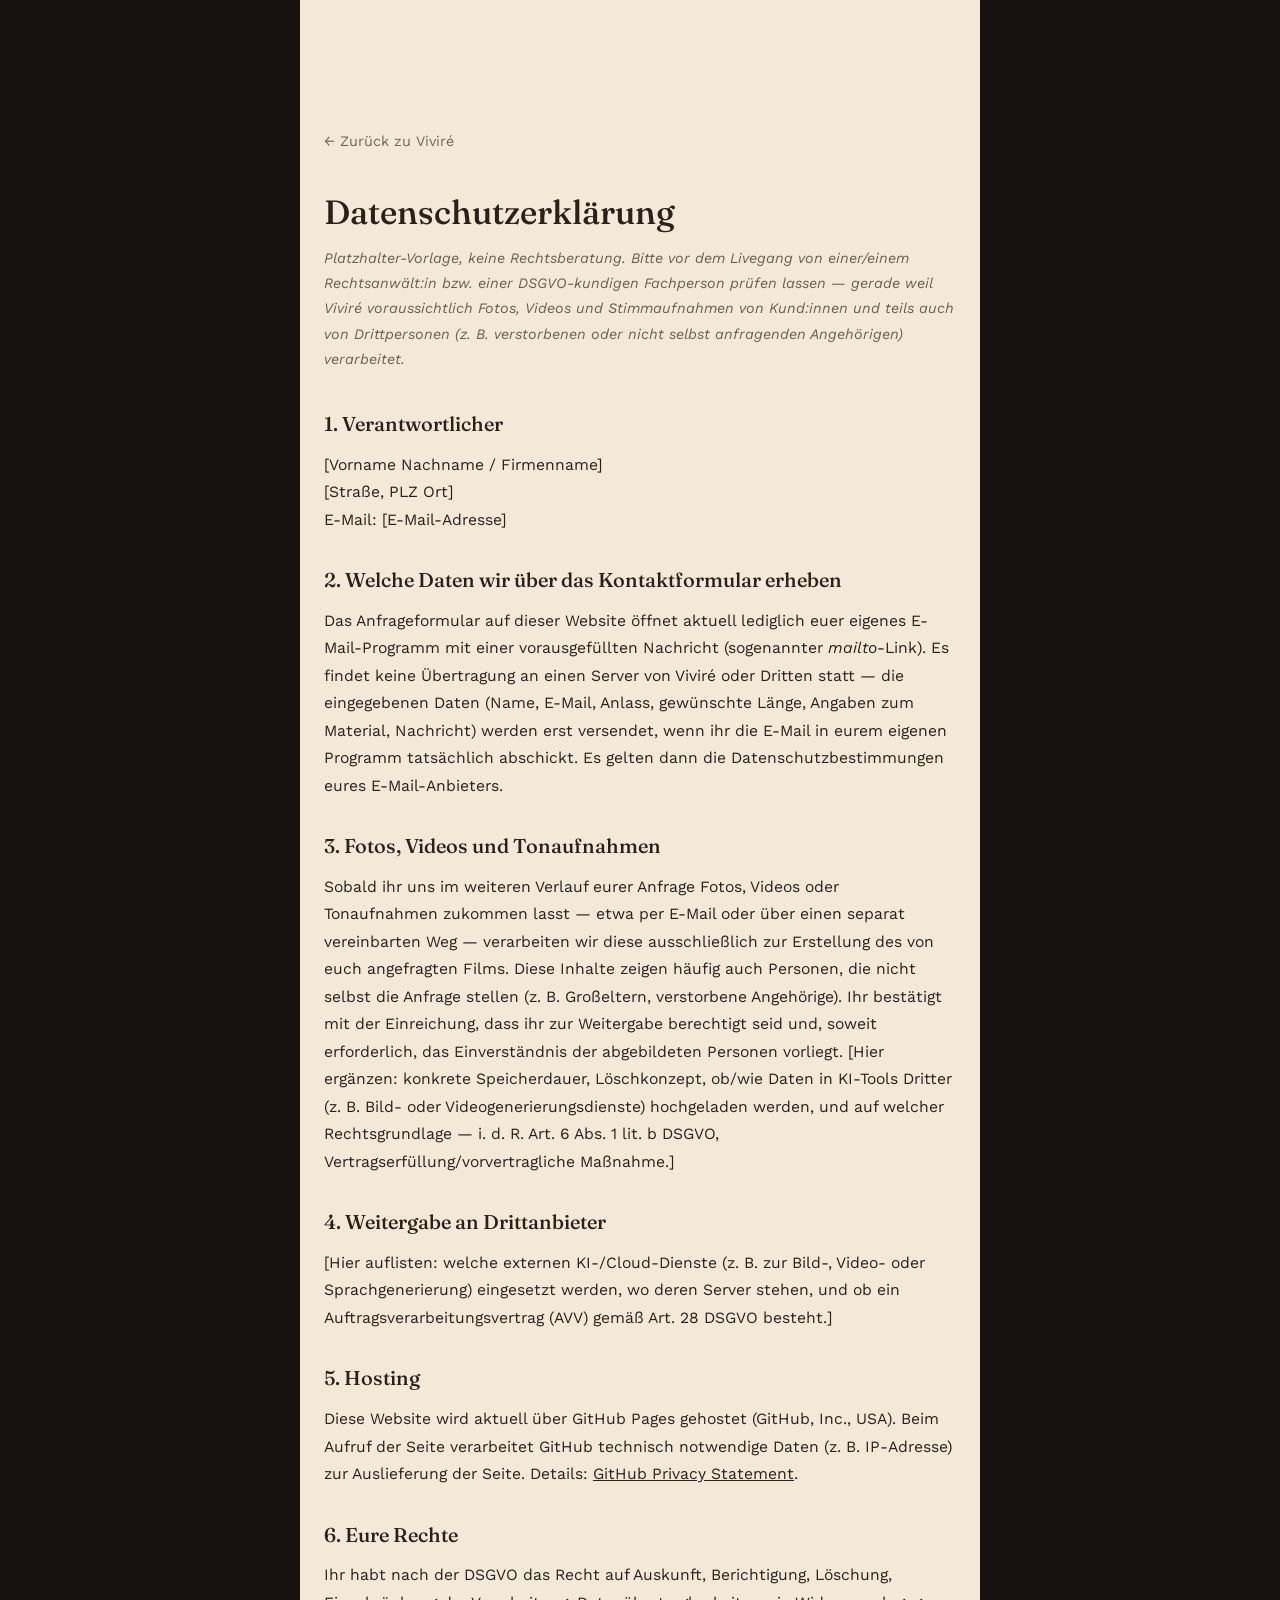
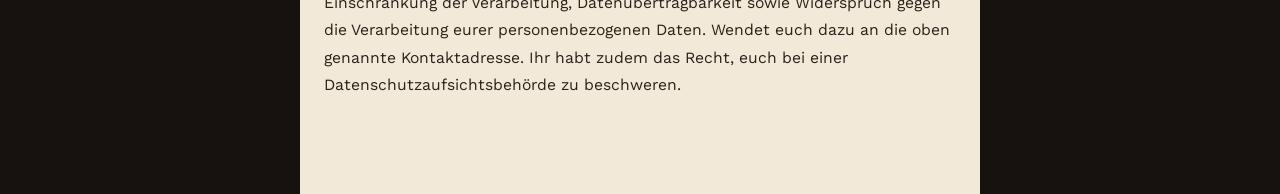
==== datenschutz.html @ 2472d0ac "move one folder up" ====
<!DOCTYPE html>
<html lang="de">
<head>
<meta charset="UTF-8">
<meta name="viewport" content="width=device-width, initial-scale=1">
<title>Datenschutz — Viviré</title>
<link href="https://fonts.googleapis.com/css2?family=Fraunces:ital,wght@0,400;0,500;0,600&family=Work+Sans:wght@400;500;600&display=swap" rel="stylesheet">
<link rel="stylesheet" href="styles.css">
</head>
<body>
<div class="legal">
  <a class="back" href="index.html">← Zurück zu Viviré</a>
  <h1>Datenschutzerklärung</h1>
  <p class="note">Platzhalter-Vorlage, keine Rechtsberatung. Bitte vor dem Livegang von einer/einem Rechtsanwält:in bzw. einer DSGVO-kundigen Fachperson prüfen lassen — gerade weil Viviré voraussichtlich Fotos, Videos und Stimmaufnahmen von Kund:innen und teils auch von Drittpersonen (z. B. verstorbenen oder nicht selbst anfragenden Angehörigen) verarbeitet.</p>

  <h2>1. Verantwortlicher</h2>
  <p>[Vorname Nachname / Firmenname]<br>[Straße, PLZ Ort]<br>E-Mail: [E-Mail-Adresse]</p>

  <h2>2. Welche Daten wir über das Kontaktformular erheben</h2>
  <p>Das Anfrageformular auf dieser Website öffnet aktuell lediglich euer eigenes E-Mail-Programm mit einer vorausgefüllten Nachricht (sogenannter <em>mailto</em>-Link). Es findet keine Übertragung an einen Server von Viviré oder Dritten statt — die eingegebenen Daten (Name, E-Mail, Anlass, gewünschte Länge, Angaben zum Material, Nachricht) werden erst versendet, wenn ihr die E-Mail in eurem eigenen Programm tatsächlich abschickt. Es gelten dann die Datenschutzbestimmungen eures E-Mail-Anbieters.</p>

  <h2>3. Fotos, Videos und Tonaufnahmen</h2>
  <p>Sobald ihr uns im weiteren Verlauf eurer Anfrage Fotos, Videos oder Tonaufnahmen zukommen lasst — etwa per E-Mail oder über einen separat vereinbarten Weg — verarbeiten wir diese ausschließlich zur Erstellung des von euch angefragten Films. Diese Inhalte zeigen häufig auch Personen, die nicht selbst die Anfrage stellen (z. B. Großeltern, verstorbene Angehörige). Ihr bestätigt mit der Einreichung, dass ihr zur Weitergabe berechtigt seid und, soweit erforderlich, das Einverständnis der abgebildeten Personen vorliegt. [Hier ergänzen: konkrete Speicherdauer, Löschkonzept, ob/wie Daten in KI-Tools Dritter (z. B. Bild- oder Videogenerierungsdienste) hochgeladen werden, und auf welcher Rechtsgrundlage — i. d. R. Art. 6 Abs. 1 lit. b DSGVO, Vertragserfüllung/vorvertragliche Maßnahme.]</p>

  <h2>4. Weitergabe an Drittanbieter</h2>
  <p>[Hier auflisten: welche externen KI-/Cloud-Dienste (z. B. zur Bild-, Video- oder Sprachgenerierung) eingesetzt werden, wo deren Server stehen, und ob ein Auftragsverarbeitungsvertrag (AVV) gemäß Art. 28 DSGVO besteht.]</p>

  <h2>5. Hosting</h2>
  <p>Diese Website wird aktuell über GitHub Pages gehostet (GitHub, Inc., USA). Beim Aufruf der Seite verarbeitet GitHub technisch notwendige Daten (z. B. IP-Adresse) zur Auslieferung der Seite. Details: <a href="https://docs.github.com/en/site-policy/privacy-policies/github-general-privacy-statement" target="_blank" rel="noopener">GitHub Privacy Statement</a>.</p>

  <h2>6. Eure Rechte</h2>
  <p>Ihr habt nach der DSGVO das Recht auf Auskunft, Berichtigung, Löschung, Einschränkung der Verarbeitung, Datenübertragbarkeit sowie Widerspruch gegen die Verarbeitung eurer personenbezogenen Daten. Wendet euch dazu an die oben genannte Kontaktadresse. Ihr habt zudem das Recht, euch bei einer Datenschutzaufsichtsbehörde zu beschweren.</p>
</div>
</body>
</html>
---- styles.css ----
:root{
  --bg-dark:#171210;
  --bg-paper:#f2e9d8;
  --gold:#c9a66b;
  --gold-bright:#e8c27d;
  --ink:#2a2118;
  --cream:#f3eada;
  --rule:rgba(201,166,107,.35);
}
*{box-sizing:border-box;}
html{scroll-behavior:smooth;}
body{
  margin:0;
  background:var(--bg-dark);
  color:var(--cream);
  font-family:'Work Sans',system-ui,sans-serif;
  line-height:1.6;
  -webkit-font-smoothing:antialiased;
}
h1,h2,h3{font-family:'Fraunces',serif;font-weight:500;line-height:1.15;margin:0;}
a{color:inherit;}
img{max-width:100%;display:block;}
button,input,select,textarea{font-family:inherit;}
:focus-visible{outline:2px solid var(--gold-bright);outline-offset:3px;}

/* Nav */
.nav{
  position:fixed;top:0;left:0;right:0;z-index:50;
  display:flex;justify-content:space-between;align-items:center;gap:1.5rem;
  padding:1.5rem 2rem;
  mix-blend-mode:difference;
  color:#fff;
}
.nav .logo{font-family:'Fraunces',serif;font-size:1.05rem;letter-spacing:.06em;}
.nav-links{display:flex;gap:1.5rem;align-items:center;font-size:.9rem;}
.nav-links a{text-decoration:none;opacity:.8;}
.nav-links a:hover{opacity:1;}
.lang-switch{position:relative;}
.lang-switch summary{cursor:pointer;list-style:none;padding:.2rem .4rem;}
.lang-switch summary::-webkit-details-marker{display:none;}
.lang-switch[open] summary{color:var(--gold-bright);}
.lang-options{
  position:absolute;top:100%;right:0;margin-top:.6rem;
  display:flex;flex-direction:column;gap:.2rem;padding:.4rem;
  background:var(--bg-dark);border:1px solid var(--rule);
  isolation:isolate;mix-blend-mode:normal;
}
.lang-options button{
  background:none;border:none;color:var(--cream);text-align:left;
  padding:.35rem .6rem;cursor:pointer;opacity:.7;font-size:.85rem;
}
.lang-options button.active,.lang-options button:hover{opacity:1;}

/* Hero */
.hero{
  min-height:100vh;display:flex;flex-direction:column;
  align-items:center;justify-content:center;text-align:center;
  padding:2rem;
}
.hero h1{font-size:clamp(2.1rem,6vw,4rem);max-width:15ch;}
.hero p{margin-top:1.1rem;font-size:1.2rem;color:var(--gold-bright);font-family:'Fraunces',serif;font-style:italic;}
.scroll-cue{margin-top:3.5rem;font-size:1.3rem;color:var(--rule);animation:bob 2.4s ease-in-out infinite;}
@keyframes bob{0%,100%{transform:translateY(0);}50%{transform:translateY(8px);}}

/* Story beats */
.story{display:flex;flex-direction:column;}
.beat{
  min-height:100vh;display:flex;align-items:center;justify-content:center;
  text-align:center;padding:3rem 1.5rem;
  opacity:0;transform:translateY(26px);
  transition:opacity .9s ease,transform .9s ease;
}
.beat.visible{opacity:1;transform:translateY(0);}
.beat h2{font-size:clamp(1.9rem,5.5vw,3.3rem);max-width:16ch;}
.beat.image img{max-height:78vh;width:auto;border-radius:2px;box-shadow:0 30px 90px rgba(0,0,0,.6);}
.beat.cta{padding-bottom:7rem;}
.cta-link{
  font-family:'Fraunces',serif;font-style:italic;font-size:1.6rem;
  color:var(--gold-bright);text-decoration:none;
  border-bottom:1px solid var(--rule);padding-bottom:.3rem;
  transition:border-color .3s;
}
.cta-link:hover{border-color:var(--gold-bright);}

/* Paper sections */
.paper{background:var(--bg-paper);color:var(--ink);padding:7rem 1.5rem;}
.paper-inner{max-width:620px;margin:0 auto;}
.paper h2{font-size:clamp(1.8rem,4vw,2.5rem);margin-bottom:1.4rem;}
.paper p{font-size:1.06rem;}
.why-list{list-style:none;margin:1.75rem 0 0;padding:0;display:flex;flex-direction:column;gap:1.6rem;}
.why-list li{padding-left:1.3rem;border-left:2px solid var(--gold);font-size:1.06rem;}

/* Contact */
.contact{background:var(--bg-dark);padding:7rem 1.5rem;}
.contact-inner{max-width:560px;margin:0 auto;}
.contact h2{font-size:clamp(1.8rem,4vw,2.5rem);}
.contact-sub{margin:1rem 0 2.5rem;color:rgba(243,234,218,.8);max-width:60ch;}
.field{display:flex;flex-direction:column;gap:.45rem;margin-bottom:1.5rem;}
.field label{font-size:.85rem;color:var(--gold-bright);}
.field input,.field select,.field textarea{
  background:transparent;border:1px solid var(--rule);color:var(--cream);
  padding:.7rem .8rem;font-size:1rem;border-radius:2px;
}
.field select option{color:#000;}
.field textarea{resize:vertical;min-height:100px;}
.checkbox-field{display:flex;gap:.65rem;align-items:flex-start;font-size:.9rem;margin-bottom:1.75rem;color:rgba(243,234,218,.85);}
.checkbox-field input{margin-top:.25rem;}
.submit-btn{
  background:var(--gold);color:var(--bg-dark);border:none;
  padding:.9rem 1.9rem;font-weight:600;cursor:pointer;border-radius:2px;
  transition:background .3s;
}
.submit-btn:hover{background:var(--gold-bright);}
.form-note{margin-top:1rem;font-size:.85rem;color:rgba(243,234,218,.55);}

/* Footer */
footer{
  background:var(--bg-dark);border-top:1px solid var(--rule);
  padding:2.5rem 1.5rem;display:flex;flex-direction:column;gap:1rem;
  align-items:center;text-align:center;font-size:.85rem;
  color:rgba(243,234,218,.6);
}
footer nav{display:flex;gap:1.3rem;flex-wrap:wrap;justify-content:center;}
footer a{color:rgba(243,234,218,.78);text-decoration:none;}
footer a:hover{color:var(--gold-bright);}

/* Legal pages */
.legal{max-width:680px;margin:0 auto;padding:8rem 1.5rem 5rem;background:var(--bg-paper);color:var(--ink);min-height:100vh;}
.legal a.back{display:inline-block;margin-bottom:2.5rem;color:var(--ink);opacity:.65;text-decoration:none;font-size:.9rem;}
.legal a.back:hover{opacity:1;}
.legal h1{font-size:2.1rem;margin-bottom:.5rem;}
.legal .note{font-size:.9rem;color:#6b5f4d;margin-bottom:2.5rem;font-style:italic;}
.legal h2{margin-top:2.2rem;font-size:1.25rem;}
.legal p,.legal li{font-size:.98rem;line-height:1.75;}
.legal a{color:var(--ink);text-decoration:underline;}

@media(max-width:640px){
  .nav{padding:1.1rem 1.25rem;gap:1rem;}
  .nav-links{gap:1rem;}
  .paper,.contact{padding:5rem 1.25rem;}
}
@media(prefers-reduced-motion:reduce){
  .beat{transition:none;opacity:1;transform:none;}
  .scroll-cue{animation:none;}
}
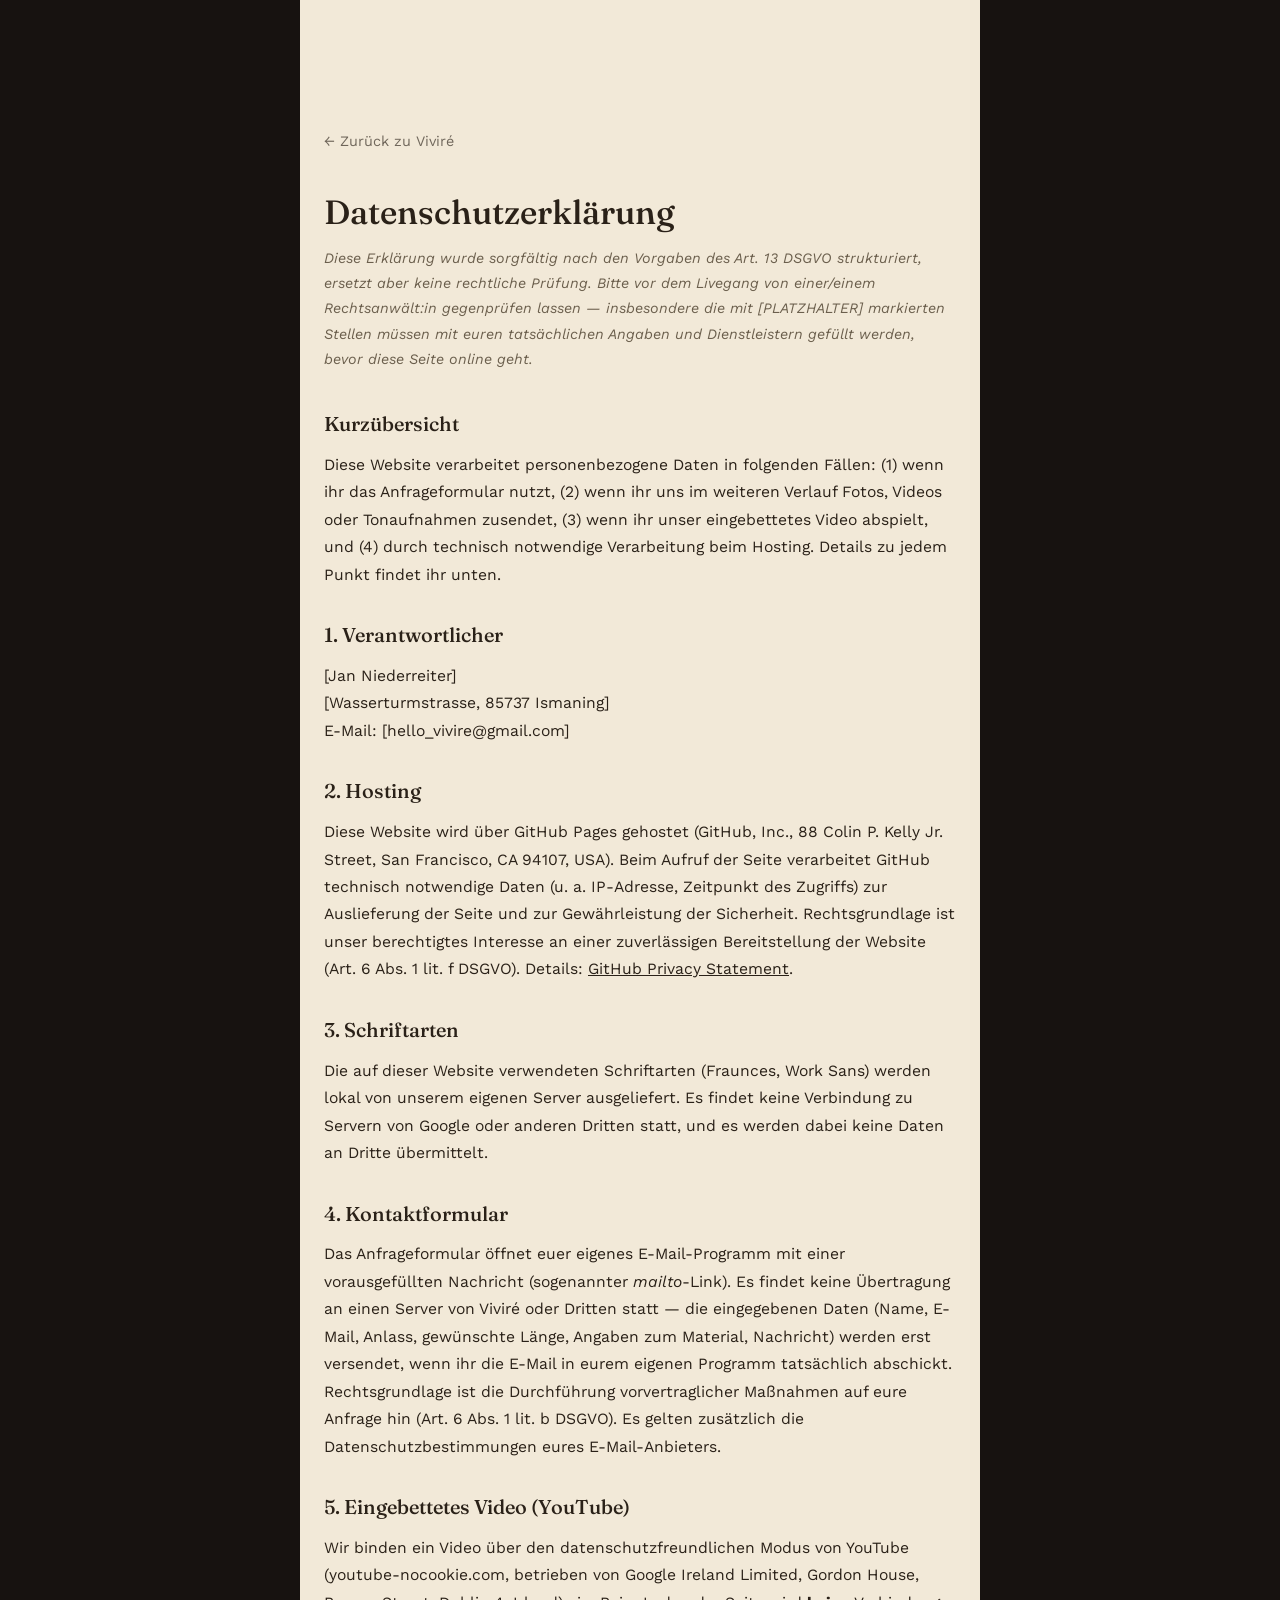
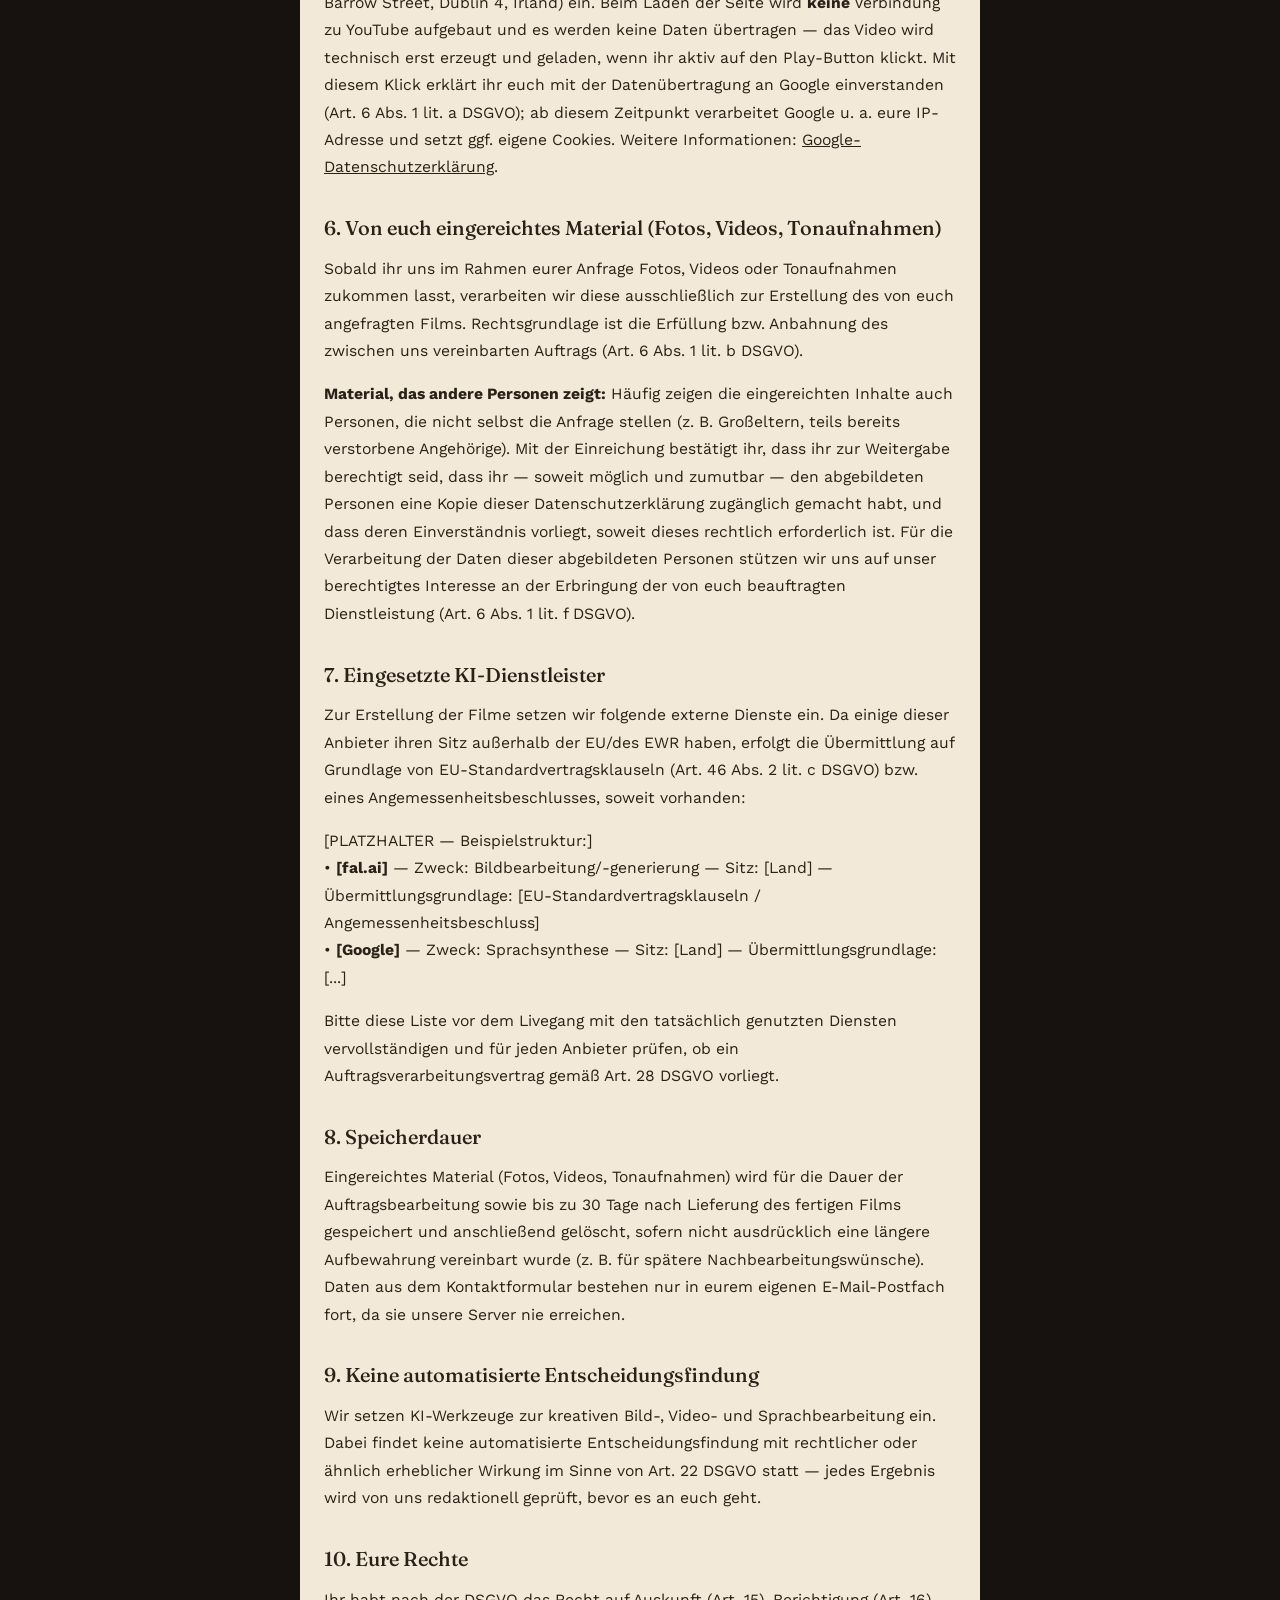
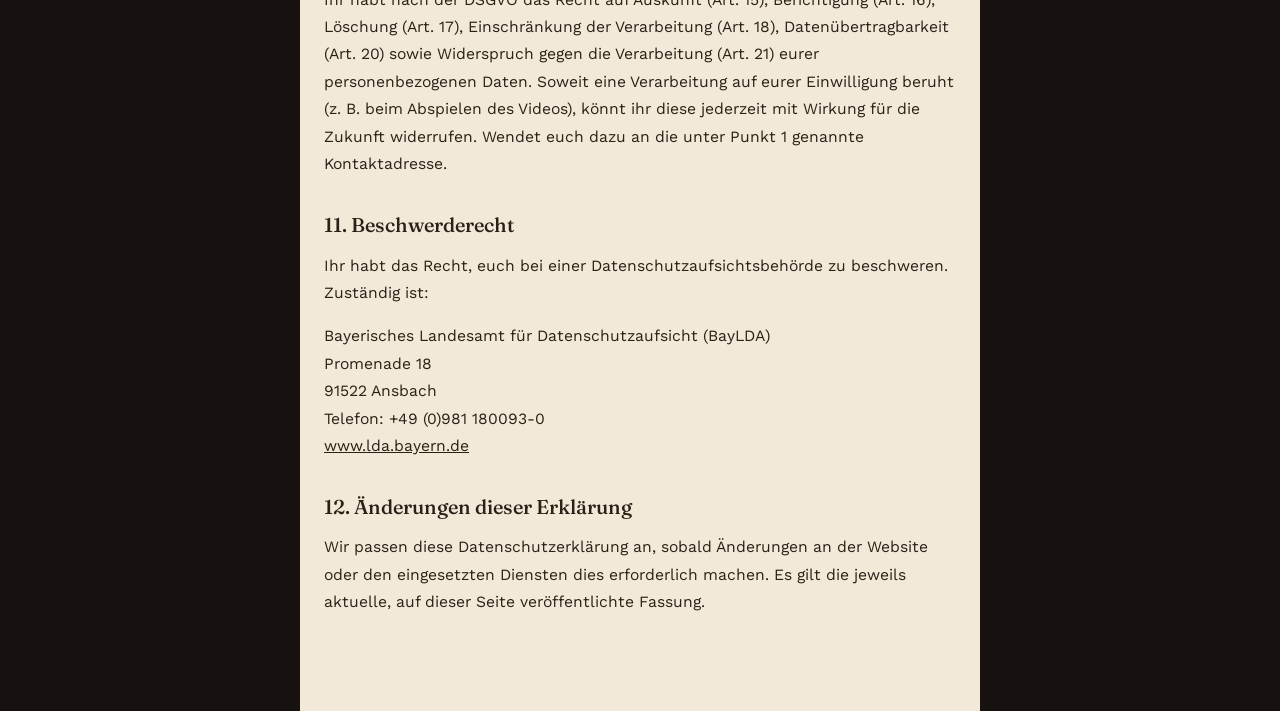
==== commit 3f3a0132: "small adjustments" ====
--- a/datenschutz.html
+++ b/datenschutz.html
@@ -11,25 +11,56 @@
 <div class="legal">
   <a class="back" href="index.html">← Zurück zu Viviré</a>
   <h1>Datenschutzerklärung</h1>
-  <p class="note">Platzhalter-Vorlage, keine Rechtsberatung. Bitte vor dem Livegang von einer/einem Rechtsanwält:in bzw. einer DSGVO-kundigen Fachperson prüfen lassen — gerade weil Viviré voraussichtlich Fotos, Videos und Stimmaufnahmen von Kund:innen und teils auch von Drittpersonen (z. B. verstorbenen oder nicht selbst anfragenden Angehörigen) verarbeitet.</p>
+  <p class="note">Diese Erklärung wurde sorgfältig nach den Vorgaben des Art. 13 DSGVO strukturiert, ersetzt aber keine rechtliche Prüfung. Bitte vor dem Livegang von einer/einem Rechtsanwält:in gegenprüfen lassen — insbesondere die mit [PLATZHALTER] markierten Stellen müssen mit euren tatsächlichen Angaben und Dienstleistern gefüllt werden, bevor diese Seite online geht.</p>
+
+  <h2>Kurzübersicht</h2>
+  <p>
+    Diese Website verarbeitet personenbezogene Daten in folgenden Fällen: (1) wenn ihr das Anfrageformular nutzt, (2) wenn ihr uns im weiteren Verlauf Fotos, Videos oder Tonaufnahmen zusendet, (3) wenn ihr unser eingebettetes Video abspielt, und (4) durch technisch notwendige Verarbeitung beim Hosting. Details zu jedem Punkt findet ihr unten.
+  </p>
 
   <h2>1. Verantwortlicher</h2>
-  <p>[Vorname Nachname / Firmenname]<br>[Straße, PLZ Ort]<br>E-Mail: [E-Mail-Adresse]</p>
+  <p>[Jan Niederreiter]<br>[Wasserturmstrasse, 85737 Ismaning]<br>E-Mail: [hello_vivire@gmail.com]</p>
 
-  <h2>2. Welche Daten wir über das Kontaktformular erheben</h2>
-  <p>Das Anfrageformular auf dieser Website öffnet aktuell lediglich euer eigenes E-Mail-Programm mit einer vorausgefüllten Nachricht (sogenannter <em>mailto</em>-Link). Es findet keine Übertragung an einen Server von Viviré oder Dritten statt — die eingegebenen Daten (Name, E-Mail, Anlass, gewünschte Länge, Angaben zum Material, Nachricht) werden erst versendet, wenn ihr die E-Mail in eurem eigenen Programm tatsächlich abschickt. Es gelten dann die Datenschutzbestimmungen eures E-Mail-Anbieters.</p>
+  <h2>2. Hosting</h2>
+  <p>Diese Website wird über GitHub Pages gehostet (GitHub, Inc., 88 Colin P. Kelly Jr. Street, San Francisco, CA 94107, USA). Beim Aufruf der Seite verarbeitet GitHub technisch notwendige Daten (u. a. IP-Adresse, Zeitpunkt des Zugriffs) zur Auslieferung der Seite und zur Gewährleistung der Sicherheit. Rechtsgrundlage ist unser berechtigtes Interesse an einer zuverlässigen Bereitstellung der Website (Art. 6 Abs. 1 lit. f DSGVO). Details: <a href="https://docs.github.com/en/site-policy/privacy-policies/github-general-privacy-statement" target="_blank" rel="noopener">GitHub Privacy Statement</a>.</p>
 
-  <h2>3. Fotos, Videos und Tonaufnahmen</h2>
-  <p>Sobald ihr uns im weiteren Verlauf eurer Anfrage Fotos, Videos oder Tonaufnahmen zukommen lasst — etwa per E-Mail oder über einen separat vereinbarten Weg — verarbeiten wir diese ausschließlich zur Erstellung des von euch angefragten Films. Diese Inhalte zeigen häufig auch Personen, die nicht selbst die Anfrage stellen (z. B. Großeltern, verstorbene Angehörige). Ihr bestätigt mit der Einreichung, dass ihr zur Weitergabe berechtigt seid und, soweit erforderlich, das Einverständnis der abgebildeten Personen vorliegt. [Hier ergänzen: konkrete Speicherdauer, Löschkonzept, ob/wie Daten in KI-Tools Dritter (z. B. Bild- oder Videogenerierungsdienste) hochgeladen werden, und auf welcher Rechtsgrundlage — i. d. R. Art. 6 Abs. 1 lit. b DSGVO, Vertragserfüllung/vorvertragliche Maßnahme.]</p>
+  <h2>3. Schriftarten</h2>
+  <p>Die auf dieser Website verwendeten Schriftarten (Fraunces, Work Sans) werden lokal von unserem eigenen Server ausgeliefert. Es findet keine Verbindung zu Servern von Google oder anderen Dritten statt, und es werden dabei keine Daten an Dritte übermittelt.</p>
 
-  <h2>4. Weitergabe an Drittanbieter</h2>
-  <p>[Hier auflisten: welche externen KI-/Cloud-Dienste (z. B. zur Bild-, Video- oder Sprachgenerierung) eingesetzt werden, wo deren Server stehen, und ob ein Auftragsverarbeitungsvertrag (AVV) gemäß Art. 28 DSGVO besteht.]</p>
+  <h2>4. Kontaktformular</h2>
+  <p>Das Anfrageformular öffnet euer eigenes E-Mail-Programm mit einer vorausgefüllten Nachricht (sogenannter <em>mailto</em>-Link). Es findet keine Übertragung an einen Server von Viviré oder Dritten statt — die eingegebenen Daten (Name, E-Mail, Anlass, gewünschte Länge, Angaben zum Material, Nachricht) werden erst versendet, wenn ihr die E-Mail in eurem eigenen Programm tatsächlich abschickt. Rechtsgrundlage ist die Durchführung vorvertraglicher Maßnahmen auf eure Anfrage hin (Art. 6 Abs. 1 lit. b DSGVO). Es gelten zusätzlich die Datenschutzbestimmungen eures E-Mail-Anbieters.</p>
 
-  <h2>5. Hosting</h2>
-  <p>Diese Website wird aktuell über GitHub Pages gehostet (GitHub, Inc., USA). Beim Aufruf der Seite verarbeitet GitHub technisch notwendige Daten (z. B. IP-Adresse) zur Auslieferung der Seite. Details: <a href="https://docs.github.com/en/site-policy/privacy-policies/github-general-privacy-statement" target="_blank" rel="noopener">GitHub Privacy Statement</a>.</p>
+  <h2>5. Eingebettetes Video (YouTube)</h2>
+  <p>Wir binden ein Video über den datenschutzfreundlichen Modus von YouTube (youtube-nocookie.com, betrieben von Google Ireland Limited, Gordon House, Barrow Street, Dublin 4, Irland) ein. Beim Laden der Seite wird <strong>keine</strong> Verbindung zu YouTube aufgebaut und es werden keine Daten übertragen — das Video wird technisch erst erzeugt und geladen, wenn ihr aktiv auf den Play-Button klickt. Mit diesem Klick erklärt ihr euch mit der Datenübertragung an Google einverstanden (Art. 6 Abs. 1 lit. a DSGVO); ab diesem Zeitpunkt verarbeitet Google u. a. eure IP-Adresse und setzt ggf. eigene Cookies. Weitere Informationen: <a href="https://policies.google.com/privacy" target="_blank" rel="noopener">Google-Datenschutzerklärung</a>.</p>
 
-  <h2>6. Eure Rechte</h2>
-  <p>Ihr habt nach der DSGVO das Recht auf Auskunft, Berichtigung, Löschung, Einschränkung der Verarbeitung, Datenübertragbarkeit sowie Widerspruch gegen die Verarbeitung eurer personenbezogenen Daten. Wendet euch dazu an die oben genannte Kontaktadresse. Ihr habt zudem das Recht, euch bei einer Datenschutzaufsichtsbehörde zu beschweren.</p>
+  <h2>6. Von euch eingereichtes Material (Fotos, Videos, Tonaufnahmen)</h2>
+  <p>Sobald ihr uns im Rahmen eurer Anfrage Fotos, Videos oder Tonaufnahmen zukommen lasst, verarbeiten wir diese ausschließlich zur Erstellung des von euch angefragten Films. Rechtsgrundlage ist die Erfüllung bzw. Anbahnung des zwischen uns vereinbarten Auftrags (Art. 6 Abs. 1 lit. b DSGVO).</p>
+  <p><strong>Material, das andere Personen zeigt:</strong> Häufig zeigen die eingereichten Inhalte auch Personen, die nicht selbst die Anfrage stellen (z. B. Großeltern, teils bereits verstorbene Angehörige). Mit der Einreichung bestätigt ihr, dass ihr zur Weitergabe berechtigt seid, dass ihr — soweit möglich und zumutbar — den abgebildeten Personen eine Kopie dieser Datenschutzerklärung zugänglich gemacht habt, und dass deren Einverständnis vorliegt, soweit dieses rechtlich erforderlich ist. Für die Verarbeitung der Daten dieser abgebildeten Personen stützen wir uns auf unser berechtigtes Interesse an der Erbringung der von euch beauftragten Dienstleistung (Art. 6 Abs. 1 lit. f DSGVO).</p>
+  
+  <h2>7. Eingesetzte KI-Dienstleister</h2>
+  <p>Zur Erstellung der Filme setzen wir folgende externe Dienste ein. Da einige dieser Anbieter ihren Sitz außerhalb der EU/des EWR haben, erfolgt die Übermittlung auf Grundlage von EU-Standardvertragsklauseln (Art. 46 Abs. 2 lit. c DSGVO) bzw. eines Angemessenheitsbeschlusses, soweit vorhanden:</p>
+  <p>
+    [PLATZHALTER — Beispielstruktur:]<br>
+    • <strong>[fal.ai]</strong> — Zweck: Bildbearbeitung/-generierung — Sitz: [Land] — Übermittlungsgrundlage: [EU-Standardvertragsklauseln / Angemessenheitsbeschluss]<br>
+    • <strong>[Google]</strong> — Zweck: Sprachsynthese — Sitz: [Land] — Übermittlungsgrundlage: [...]
+  </p>
+  <p>Bitte diese Liste vor dem Livegang mit den tatsächlich genutzten Diensten vervollständigen und für jeden Anbieter prüfen, ob ein Auftragsverarbeitungsvertrag gemäß Art. 28 DSGVO vorliegt.</p>
+
+  <h2>8. Speicherdauer</h2>
+  <p>Eingereichtes Material (Fotos, Videos, Tonaufnahmen) wird für die Dauer der Auftragsbearbeitung sowie bis zu 30 Tage nach Lieferung des fertigen Films gespeichert und anschließend gelöscht, sofern nicht ausdrücklich eine längere Aufbewahrung vereinbart wurde (z. B. für spätere Nachbearbeitungswünsche). Daten aus dem Kontaktformular bestehen nur in eurem eigenen E-Mail-Postfach fort, da sie unsere Server nie erreichen.</p>
+
+  <h2>9. Keine automatisierte Entscheidungsfindung</h2>
+  <p>Wir setzen KI-Werkzeuge zur kreativen Bild-, Video- und Sprachbearbeitung ein. Dabei findet keine automatisierte Entscheidungsfindung mit rechtlicher oder ähnlich erheblicher Wirkung im Sinne von Art. 22 DSGVO statt — jedes Ergebnis wird von uns redaktionell geprüft, bevor es an euch geht.</p>
+
+  <h2>10. Eure Rechte</h2>
+  <p>Ihr habt nach der DSGVO das Recht auf Auskunft (Art. 15), Berichtigung (Art. 16), Löschung (Art. 17), Einschränkung der Verarbeitung (Art. 18), Datenübertragbarkeit (Art. 20) sowie Widerspruch gegen die Verarbeitung (Art. 21) eurer personenbezogenen Daten. Soweit eine Verarbeitung auf eurer Einwilligung beruht (z. B. beim Abspielen des Videos), könnt ihr diese jederzeit mit Wirkung für die Zukunft widerrufen. Wendet euch dazu an die unter Punkt 1 genannte Kontaktadresse.</p>
+
+  <h2>11. Beschwerderecht</h2>
+  <p>Ihr habt das Recht, euch bei einer Datenschutzaufsichtsbehörde zu beschweren. Zuständig ist:</p>
+  <p>Bayerisches Landesamt für Datenschutzaufsicht (BayLDA)<br>Promenade 18<br>91522 Ansbach<br>Telefon: +49 (0)981 180093-0<br><a href="https://www.lda.bayern.de" target="_blank" rel="noopener">www.lda.bayern.de</a></p>
+
+  <h2>12. Änderungen dieser Erklärung</h2>
+  <p>Wir passen diese Datenschutzerklärung an, sobald Änderungen an der Website oder den eingesetzten Diensten dies erforderlich machen. Es gilt die jeweils aktuelle, auf dieser Seite veröffentlichte Fassung.</p>
 </div>
 </body>
 </html>
--- a/styles.css
+++ b/styles.css
@@ -143,3 +143,53 @@
   .beat{transition:none;opacity:1;transform:none;}
   .scroll-cue{animation:none;}
 }
+/* locket scroll background images */ 
+.locket-scroll{position:relative;height:700vh;}
+.locket-stage{position:sticky;top:0;height:100vh;overflow:hidden;}
+.locket-frame{
+  position:absolute;inset:0;width:100%;height:100%;
+  object-fit:cover;opacity:0;will-change:opacity;
+}
+
+@media(max-width:640px){
+  .locket-scroll{height:420vh;} /* change here how fast to move through the page via scrolling*/
+  .locket-frame:nth-child(1){object-position:60% center;}
+  .locket-frame:nth-child(2){object-position:80% center;}
+  .locket-frame:nth-child(3){object-position:center;}
+  .locket-frame:nth-child(4){object-position:center;}
+  .locket-frame:nth-child(5){object-position:60% center;}
+  .locket-frame:nth-child(6){object-position:30% center;}
+  .locket-frame:nth-child(7){object-position:center;}
+  .locket-caption{bottom:9%;font-size:1.15rem;}
+}
+
+.locket-overlay{
+  position:absolute;inset:0;pointer-events:none;
+  background:linear-gradient(180deg,rgba(23,18,16,.1),rgba(23,18,16,.7));
+}
+.locket-caption{
+  position:absolute;left:50%;bottom:12%;transform:translateX(-50%);
+  text-align:center;max-width:20ch;
+  font-family:'Fraunces',serif;font-style:italic;
+  font-size:clamp(1.3rem,3.5vw,2.2rem);color:var(--cream);
+  text-shadow:0 2px 20px rgba(0,0,0,.5);
+  opacity:0;transition:opacity .4s ease;
+}
+
+.promo{background:var(--bg-dark);padding:6rem 1.5rem;text-align:center;}
+.promo-inner{max-width:900px;margin:0 auto;}
+.promo h2{font-size:clamp(1.8rem,4vw,2.5rem);color:var(--cream);margin-bottom:2rem;}
+.video-wrap{
+  position:relative;aspect-ratio:16/9;border-radius:4px;overflow:hidden;
+  background:#000;box-shadow:0 30px 90px rgba(0,0,0,.6);
+}
+.video-poster,.video-wrap video,.video-wrap iframe{width:100%;height:100%;display:block;}
+.play-btn{
+  position:absolute;top:50%;left:50%;transform:translate(-50%,-50%);
+  width:76px;height:76px;border-radius:50%;
+  background:rgba(23,18,16,.55);border:2px solid var(--gold-bright);
+  color:var(--gold-bright);font-size:1.6rem;cursor:pointer;
+  display:flex;align-items:center;justify-content:center;
+  transition:background .3s,transform .3s;
+}
+.play-btn:hover{background:rgba(23,18,16,.8);transform:translate(-50%,-50%) scale(1.06);}
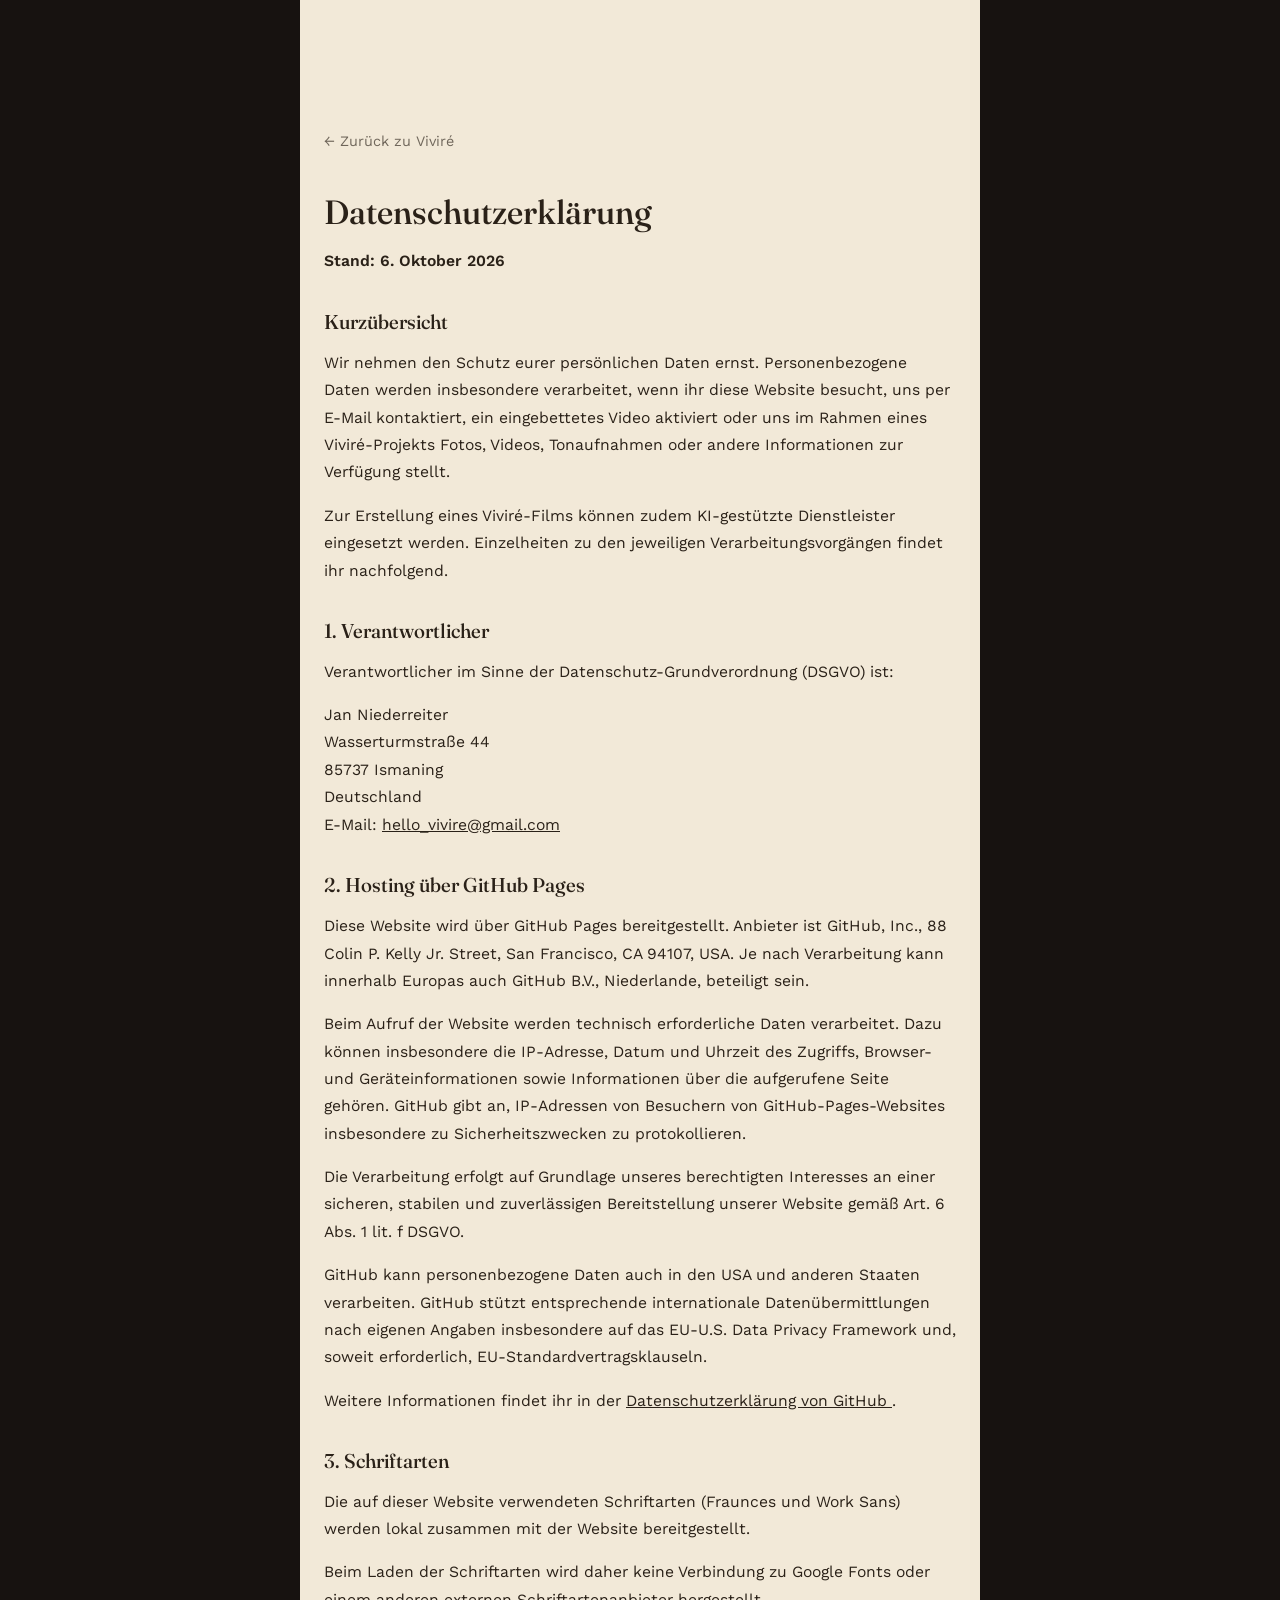
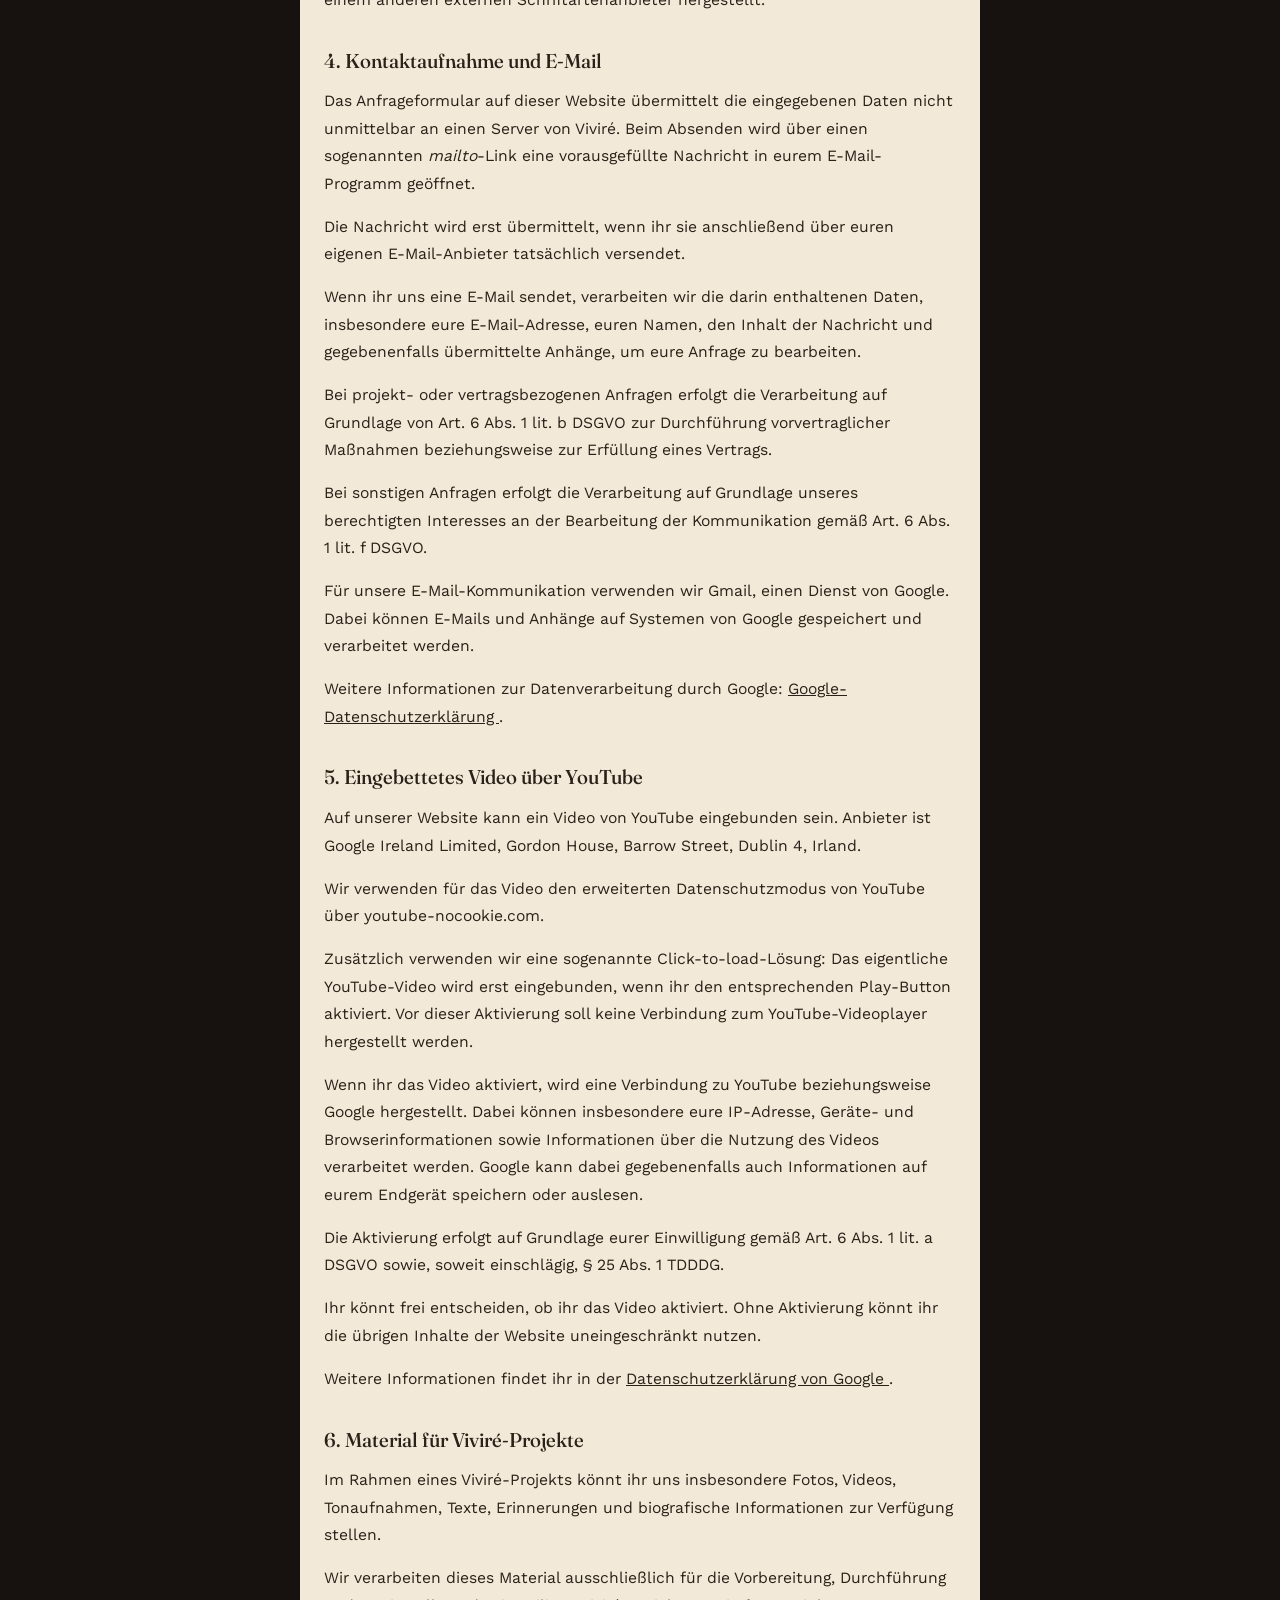
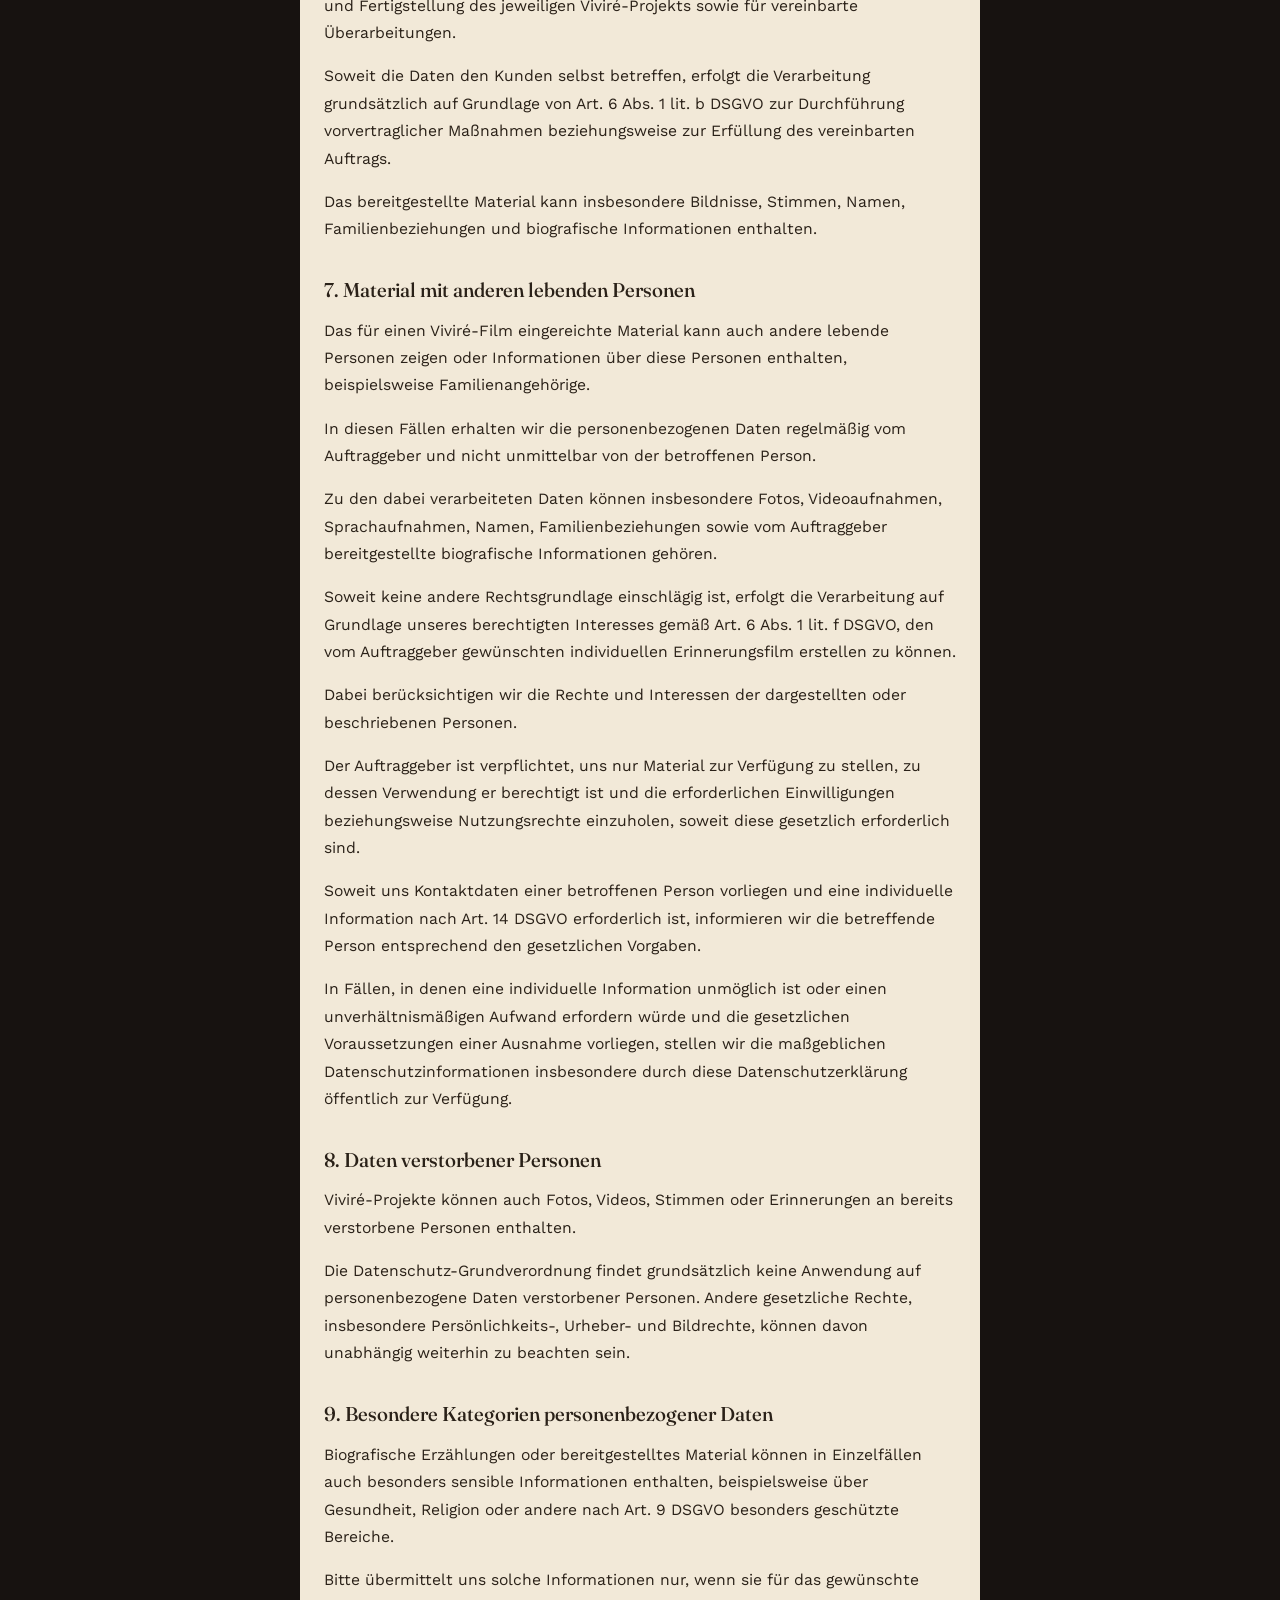
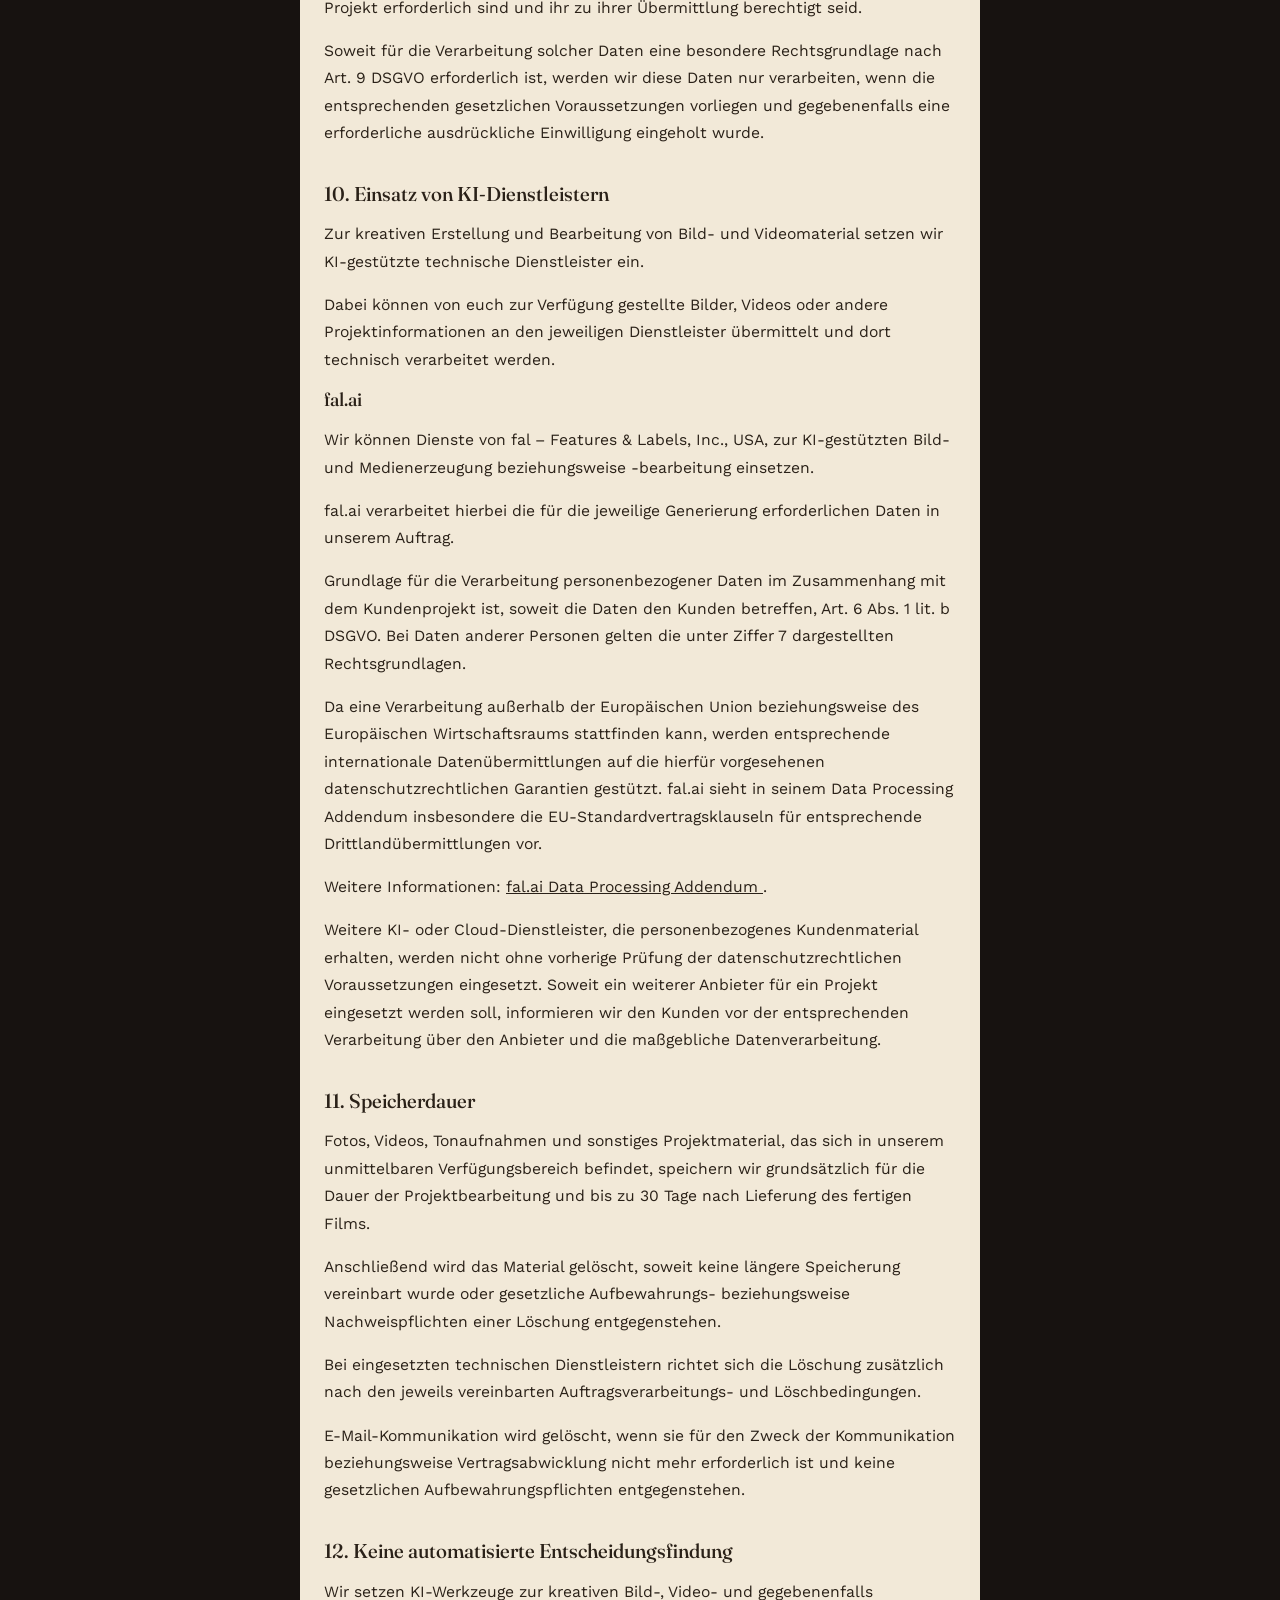
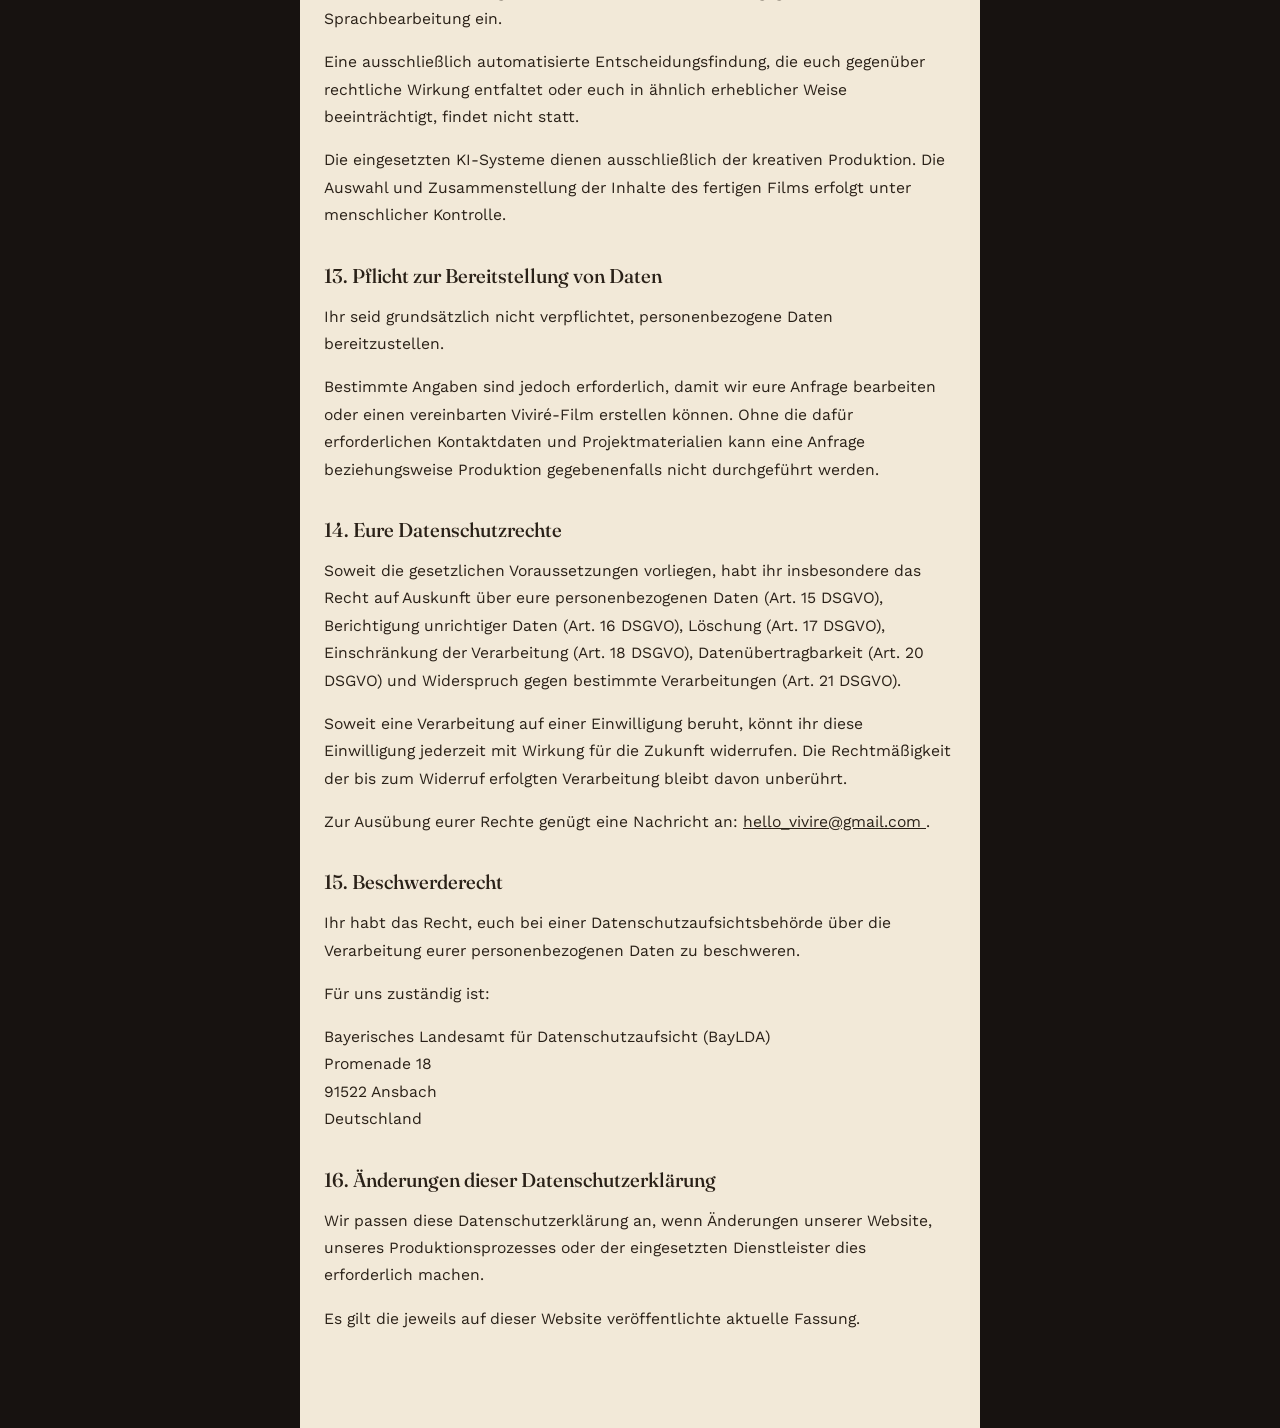
==== commit f97b42a8: "updated legal, privacy, impressum widerruf new, updated fonts (now local)," ====
--- a/datenschutz.html
+++ b/datenschutz.html
@@ -4,63 +4,534 @@
 <meta charset="UTF-8">
 <meta name="viewport" content="width=device-width, initial-scale=1">
 <title>Datenschutz — Viviré</title>
-<link href="https://fonts.googleapis.com/css2?family=Fraunces:ital,wght@0,400;0,500;0,600&family=Work+Sans:wght@400;500;600&display=swap" rel="stylesheet">
 <link rel="stylesheet" href="styles.css">
 </head>
 <body>
 <div class="legal">
   <a class="back" href="index.html">← Zurück zu Viviré</a>
   <h1>Datenschutzerklärung</h1>
-  <p class="note">Diese Erklärung wurde sorgfältig nach den Vorgaben des Art. 13 DSGVO strukturiert, ersetzt aber keine rechtliche Prüfung. Bitte vor dem Livegang von einer/einem Rechtsanwält:in gegenprüfen lassen — insbesondere die mit [PLATZHALTER] markierten Stellen müssen mit euren tatsächlichen Angaben und Dienstleistern gefüllt werden, bevor diese Seite online geht.</p>
-
-  <h2>Kurzübersicht</h2>
-  <p>
-    Diese Website verarbeitet personenbezogene Daten in folgenden Fällen: (1) wenn ihr das Anfrageformular nutzt, (2) wenn ihr uns im weiteren Verlauf Fotos, Videos oder Tonaufnahmen zusendet, (3) wenn ihr unser eingebettetes Video abspielt, und (4) durch technisch notwendige Verarbeitung beim Hosting. Details zu jedem Punkt findet ihr unten.
-  </p>
-
-  <h2>1. Verantwortlicher</h2>
-  <p>[Jan Niederreiter]<br>[Wasserturmstrasse, 85737 Ismaning]<br>E-Mail: [hello_vivire@gmail.com]</p>
-
-  <h2>2. Hosting</h2>
-  <p>Diese Website wird über GitHub Pages gehostet (GitHub, Inc., 88 Colin P. Kelly Jr. Street, San Francisco, CA 94107, USA). Beim Aufruf der Seite verarbeitet GitHub technisch notwendige Daten (u. a. IP-Adresse, Zeitpunkt des Zugriffs) zur Auslieferung der Seite und zur Gewährleistung der Sicherheit. Rechtsgrundlage ist unser berechtigtes Interesse an einer zuverlässigen Bereitstellung der Website (Art. 6 Abs. 1 lit. f DSGVO). Details: <a href="https://docs.github.com/en/site-policy/privacy-policies/github-general-privacy-statement" target="_blank" rel="noopener">GitHub Privacy Statement</a>.</p>
-
-  <h2>3. Schriftarten</h2>
-  <p>Die auf dieser Website verwendeten Schriftarten (Fraunces, Work Sans) werden lokal von unserem eigenen Server ausgeliefert. Es findet keine Verbindung zu Servern von Google oder anderen Dritten statt, und es werden dabei keine Daten an Dritte übermittelt.</p>
-
-  <h2>4. Kontaktformular</h2>
-  <p>Das Anfrageformular öffnet euer eigenes E-Mail-Programm mit einer vorausgefüllten Nachricht (sogenannter <em>mailto</em>-Link). Es findet keine Übertragung an einen Server von Viviré oder Dritten statt — die eingegebenen Daten (Name, E-Mail, Anlass, gewünschte Länge, Angaben zum Material, Nachricht) werden erst versendet, wenn ihr die E-Mail in eurem eigenen Programm tatsächlich abschickt. Rechtsgrundlage ist die Durchführung vorvertraglicher Maßnahmen auf eure Anfrage hin (Art. 6 Abs. 1 lit. b DSGVO). Es gelten zusätzlich die Datenschutzbestimmungen eures E-Mail-Anbieters.</p>
-
-  <h2>5. Eingebettetes Video (YouTube)</h2>
-  <p>Wir binden ein Video über den datenschutzfreundlichen Modus von YouTube (youtube-nocookie.com, betrieben von Google Ireland Limited, Gordon House, Barrow Street, Dublin 4, Irland) ein. Beim Laden der Seite wird <strong>keine</strong> Verbindung zu YouTube aufgebaut und es werden keine Daten übertragen — das Video wird technisch erst erzeugt und geladen, wenn ihr aktiv auf den Play-Button klickt. Mit diesem Klick erklärt ihr euch mit der Datenübertragung an Google einverstanden (Art. 6 Abs. 1 lit. a DSGVO); ab diesem Zeitpunkt verarbeitet Google u. a. eure IP-Adresse und setzt ggf. eigene Cookies. Weitere Informationen: <a href="https://policies.google.com/privacy" target="_blank" rel="noopener">Google-Datenschutzerklärung</a>.</p>
-
-  <h2>6. Von euch eingereichtes Material (Fotos, Videos, Tonaufnahmen)</h2>
-  <p>Sobald ihr uns im Rahmen eurer Anfrage Fotos, Videos oder Tonaufnahmen zukommen lasst, verarbeiten wir diese ausschließlich zur Erstellung des von euch angefragten Films. Rechtsgrundlage ist die Erfüllung bzw. Anbahnung des zwischen uns vereinbarten Auftrags (Art. 6 Abs. 1 lit. b DSGVO).</p>
-  <p><strong>Material, das andere Personen zeigt:</strong> Häufig zeigen die eingereichten Inhalte auch Personen, die nicht selbst die Anfrage stellen (z. B. Großeltern, teils bereits verstorbene Angehörige). Mit der Einreichung bestätigt ihr, dass ihr zur Weitergabe berechtigt seid, dass ihr — soweit möglich und zumutbar — den abgebildeten Personen eine Kopie dieser Datenschutzerklärung zugänglich gemacht habt, und dass deren Einverständnis vorliegt, soweit dieses rechtlich erforderlich ist. Für die Verarbeitung der Daten dieser abgebildeten Personen stützen wir uns auf unser berechtigtes Interesse an der Erbringung der von euch beauftragten Dienstleistung (Art. 6 Abs. 1 lit. f DSGVO).</p>
-  
-  <h2>7. Eingesetzte KI-Dienstleister</h2>
-  <p>Zur Erstellung der Filme setzen wir folgende externe Dienste ein. Da einige dieser Anbieter ihren Sitz außerhalb der EU/des EWR haben, erfolgt die Übermittlung auf Grundlage von EU-Standardvertragsklauseln (Art. 46 Abs. 2 lit. c DSGVO) bzw. eines Angemessenheitsbeschlusses, soweit vorhanden:</p>
-  <p>
-    [PLATZHALTER — Beispielstruktur:]<br>
-    • <strong>[fal.ai]</strong> — Zweck: Bildbearbeitung/-generierung — Sitz: [Land] — Übermittlungsgrundlage: [EU-Standardvertragsklauseln / Angemessenheitsbeschluss]<br>
-    • <strong>[Google]</strong> — Zweck: Sprachsynthese — Sitz: [Land] — Übermittlungsgrundlage: [...]
-  </p>
-  <p>Bitte diese Liste vor dem Livegang mit den tatsächlich genutzten Diensten vervollständigen und für jeden Anbieter prüfen, ob ein Auftragsverarbeitungsvertrag gemäß Art. 28 DSGVO vorliegt.</p>
-
-  <h2>8. Speicherdauer</h2>
-  <p>Eingereichtes Material (Fotos, Videos, Tonaufnahmen) wird für die Dauer der Auftragsbearbeitung sowie bis zu 30 Tage nach Lieferung des fertigen Films gespeichert und anschließend gelöscht, sofern nicht ausdrücklich eine längere Aufbewahrung vereinbart wurde (z. B. für spätere Nachbearbeitungswünsche). Daten aus dem Kontaktformular bestehen nur in eurem eigenen E-Mail-Postfach fort, da sie unsere Server nie erreichen.</p>
-
-  <h2>9. Keine automatisierte Entscheidungsfindung</h2>
-  <p>Wir setzen KI-Werkzeuge zur kreativen Bild-, Video- und Sprachbearbeitung ein. Dabei findet keine automatisierte Entscheidungsfindung mit rechtlicher oder ähnlich erheblicher Wirkung im Sinne von Art. 22 DSGVO statt — jedes Ergebnis wird von uns redaktionell geprüft, bevor es an euch geht.</p>
-
-  <h2>10. Eure Rechte</h2>
-  <p>Ihr habt nach der DSGVO das Recht auf Auskunft (Art. 15), Berichtigung (Art. 16), Löschung (Art. 17), Einschränkung der Verarbeitung (Art. 18), Datenübertragbarkeit (Art. 20) sowie Widerspruch gegen die Verarbeitung (Art. 21) eurer personenbezogenen Daten. Soweit eine Verarbeitung auf eurer Einwilligung beruht (z. B. beim Abspielen des Videos), könnt ihr diese jederzeit mit Wirkung für die Zukunft widerrufen. Wendet euch dazu an die unter Punkt 1 genannte Kontaktadresse.</p>
-
-  <h2>11. Beschwerderecht</h2>
-  <p>Ihr habt das Recht, euch bei einer Datenschutzaufsichtsbehörde zu beschweren. Zuständig ist:</p>
-  <p>Bayerisches Landesamt für Datenschutzaufsicht (BayLDA)<br>Promenade 18<br>91522 Ansbach<br>Telefon: +49 (0)981 180093-0<br><a href="https://www.lda.bayern.de" target="_blank" rel="noopener">www.lda.bayern.de</a></p>
-
-  <h2>12. Änderungen dieser Erklärung</h2>
-  <p>Wir passen diese Datenschutzerklärung an, sobald Änderungen an der Website oder den eingesetzten Diensten dies erforderlich machen. Es gilt die jeweils aktuelle, auf dieser Seite veröffentlichte Fassung.</p>
+
+<p><strong>Stand: 6. Oktober 2026</strong></p>
+
+
+<h2>Kurzübersicht</h2>
+
+<p>
+  Wir nehmen den Schutz eurer persönlichen Daten ernst.
+  Personenbezogene Daten werden insbesondere verarbeitet,
+  wenn ihr diese Website besucht, uns per E-Mail kontaktiert,
+  ein eingebettetes Video aktiviert oder uns im Rahmen eines
+  Viviré-Projekts Fotos, Videos, Tonaufnahmen oder andere
+  Informationen zur Verfügung stellt.
+</p>
+
+<p>
+  Zur Erstellung eines Viviré-Films können zudem
+  KI-gestützte Dienstleister eingesetzt werden.
+  Einzelheiten zu den jeweiligen Verarbeitungsvorgängen
+  findet ihr nachfolgend.
+</p>
+
+
+<h2>1. Verantwortlicher</h2>
+
+<p>
+  Verantwortlicher im Sinne der Datenschutz-Grundverordnung (DSGVO) ist:
+</p>
+
+<p>
+  Jan Niederreiter<br>
+  Wasserturmstraße 44<br>
+  85737 Ismaning<br>
+  Deutschland<br>
+  E-Mail:
+  <a href="mailto:hello_vivire@gmail.com">
+    hello_vivire@gmail.com
+  </a>
+</p>
+
+
+<h2>2. Hosting über GitHub Pages</h2>
+
+<p>
+  Diese Website wird über GitHub Pages bereitgestellt.
+  Anbieter ist GitHub, Inc., 88 Colin P. Kelly Jr. Street,
+  San Francisco, CA 94107, USA. Je nach Verarbeitung kann
+  innerhalb Europas auch GitHub B.V., Niederlande, beteiligt sein.
+</p>
+
+<p>
+  Beim Aufruf der Website werden technisch erforderliche Daten
+  verarbeitet. Dazu können insbesondere die IP-Adresse,
+  Datum und Uhrzeit des Zugriffs, Browser- und Geräteinformationen
+  sowie Informationen über die aufgerufene Seite gehören.
+  GitHub gibt an, IP-Adressen von Besuchern von GitHub-Pages-Websites
+  insbesondere zu Sicherheitszwecken zu protokollieren.
+</p>
+
+<p>
+  Die Verarbeitung erfolgt auf Grundlage unseres berechtigten
+  Interesses an einer sicheren, stabilen und zuverlässigen
+  Bereitstellung unserer Website gemäß Art. 6 Abs. 1 lit. f DSGVO.
+</p>
+
+<p>
+  GitHub kann personenbezogene Daten auch in den USA und anderen
+  Staaten verarbeiten. GitHub stützt entsprechende internationale
+  Datenübermittlungen nach eigenen Angaben insbesondere auf das
+  EU-U.S. Data Privacy Framework und, soweit erforderlich,
+  EU-Standardvertragsklauseln.
+</p>
+
+<p>
+  Weitere Informationen findet ihr in der
+  <a href="https://docs.github.com/en/site-policy/privacy-policies/github-general-privacy-statement"
+     target="_blank"
+     rel="noopener">
+    Datenschutzerklärung von GitHub
+  </a>.
+</p>
+
+
+<h2>3. Schriftarten</h2>
+
+<p>
+  Die auf dieser Website verwendeten Schriftarten
+  (Fraunces und Work Sans) werden lokal zusammen mit der Website
+  bereitgestellt.
+</p>
+
+<p>
+  Beim Laden der Schriftarten wird daher keine Verbindung zu
+  Google Fonts oder einem anderen externen Schriftartenanbieter
+  hergestellt.
+</p>
+
+
+<h2>4. Kontaktaufnahme und E-Mail</h2>
+
+<p>
+  Das Anfrageformular auf dieser Website übermittelt die
+  eingegebenen Daten nicht unmittelbar an einen Server von Viviré.
+  Beim Absenden wird über einen sogenannten
+  <em>mailto</em>-Link eine vorausgefüllte Nachricht in eurem
+  E-Mail-Programm geöffnet.
+</p>
+
+<p>
+  Die Nachricht wird erst übermittelt, wenn ihr sie anschließend
+  über euren eigenen E-Mail-Anbieter tatsächlich versendet.
+</p>
+
+<p>
+  Wenn ihr uns eine E-Mail sendet, verarbeiten wir die darin
+  enthaltenen Daten, insbesondere eure E-Mail-Adresse,
+  euren Namen, den Inhalt der Nachricht und gegebenenfalls
+  übermittelte Anhänge, um eure Anfrage zu bearbeiten.
+</p>
+
+<p>
+  Bei projekt- oder vertragsbezogenen Anfragen erfolgt die
+  Verarbeitung auf Grundlage von Art. 6 Abs. 1 lit. b DSGVO
+  zur Durchführung vorvertraglicher Maßnahmen beziehungsweise
+  zur Erfüllung eines Vertrags.
+</p>
+
+<p>
+  Bei sonstigen Anfragen erfolgt die Verarbeitung auf Grundlage
+  unseres berechtigten Interesses an der Bearbeitung der
+  Kommunikation gemäß Art. 6 Abs. 1 lit. f DSGVO.
+</p>
+
+<p>
+  Für unsere E-Mail-Kommunikation verwenden wir Gmail,
+  einen Dienst von Google. Dabei können E-Mails und Anhänge
+  auf Systemen von Google gespeichert und verarbeitet werden.
+</p>
+
+<p>
+  Weitere Informationen zur Datenverarbeitung durch Google:
+  <a href="https://policies.google.com/privacy"
+     target="_blank"
+     rel="noopener">
+    Google-Datenschutzerklärung
+  </a>.
+</p>
+
+
+<h2>5. Eingebettetes Video über YouTube</h2>
+
+<p>
+  Auf unserer Website kann ein Video von YouTube eingebunden sein.
+  Anbieter ist Google Ireland Limited, Gordon House,
+  Barrow Street, Dublin 4, Irland.
+</p>
+
+<p>
+  Wir verwenden für das Video den erweiterten Datenschutzmodus
+  von YouTube über youtube-nocookie.com.
+</p>
+
+<p>
+  Zusätzlich verwenden wir eine sogenannte
+  Click-to-load-Lösung: Das eigentliche YouTube-Video wird erst
+  eingebunden, wenn ihr den entsprechenden Play-Button aktiviert.
+  Vor dieser Aktivierung soll keine Verbindung zum
+  YouTube-Videoplayer hergestellt werden.
+</p>
+
+<p>
+  Wenn ihr das Video aktiviert, wird eine Verbindung zu
+  YouTube beziehungsweise Google hergestellt. Dabei können
+  insbesondere eure IP-Adresse, Geräte- und Browserinformationen
+  sowie Informationen über die Nutzung des Videos verarbeitet
+  werden. Google kann dabei gegebenenfalls auch Informationen
+  auf eurem Endgerät speichern oder auslesen.
+</p>
+
+<p>
+  Die Aktivierung erfolgt auf Grundlage eurer Einwilligung
+  gemäß Art. 6 Abs. 1 lit. a DSGVO sowie, soweit einschlägig,
+  § 25 Abs. 1 TDDDG.
+</p>
+
+<p>
+  Ihr könnt frei entscheiden, ob ihr das Video aktiviert.
+  Ohne Aktivierung könnt ihr die übrigen Inhalte der Website
+  uneingeschränkt nutzen.
+</p>
+
+<p>
+  Weitere Informationen findet ihr in der
+  <a href="https://policies.google.com/privacy"
+     target="_blank"
+     rel="noopener">
+    Datenschutzerklärung von Google
+  </a>.
+</p>
+
+
+<h2>6. Material für Viviré-Projekte</h2>
+
+<p>
+  Im Rahmen eines Viviré-Projekts könnt ihr uns insbesondere
+  Fotos, Videos, Tonaufnahmen, Texte, Erinnerungen und
+  biografische Informationen zur Verfügung stellen.
+</p>
+
+<p>
+  Wir verarbeiten dieses Material ausschließlich für die
+  Vorbereitung, Durchführung und Fertigstellung des jeweiligen
+  Viviré-Projekts sowie für vereinbarte Überarbeitungen.
+</p>
+
+<p>
+  Soweit die Daten den Kunden selbst betreffen, erfolgt die
+  Verarbeitung grundsätzlich auf Grundlage von
+  Art. 6 Abs. 1 lit. b DSGVO zur Durchführung vorvertraglicher
+  Maßnahmen beziehungsweise zur Erfüllung des vereinbarten
+  Auftrags.
+</p>
+
+<p>
+  Das bereitgestellte Material kann insbesondere Bildnisse,
+  Stimmen, Namen, Familienbeziehungen und biografische
+  Informationen enthalten.
+</p>
+
+
+<h2>7. Material mit anderen lebenden Personen</h2>
+
+<p>
+  Das für einen Viviré-Film eingereichte Material kann auch
+  andere lebende Personen zeigen oder Informationen über
+  diese Personen enthalten, beispielsweise Familienangehörige.
+</p>
+
+<p>
+  In diesen Fällen erhalten wir die personenbezogenen Daten
+  regelmäßig vom Auftraggeber und nicht unmittelbar von der
+  betroffenen Person.
+</p>
+
+<p>
+  Zu den dabei verarbeiteten Daten können insbesondere
+  Fotos, Videoaufnahmen, Sprachaufnahmen, Namen,
+  Familienbeziehungen sowie vom Auftraggeber bereitgestellte
+  biografische Informationen gehören.
+</p>
+
+<p>
+  Soweit keine andere Rechtsgrundlage einschlägig ist,
+  erfolgt die Verarbeitung auf Grundlage unseres berechtigten
+  Interesses gemäß Art. 6 Abs. 1 lit. f DSGVO,
+  den vom Auftraggeber gewünschten individuellen
+  Erinnerungsfilm erstellen zu können.
+</p>
+
+<p>
+  Dabei berücksichtigen wir die Rechte und Interessen der
+  dargestellten oder beschriebenen Personen.
+</p>
+
+<p>
+  Der Auftraggeber ist verpflichtet, uns nur Material zur
+  Verfügung zu stellen, zu dessen Verwendung er berechtigt ist
+  und die erforderlichen Einwilligungen beziehungsweise
+  Nutzungsrechte einzuholen, soweit diese gesetzlich erforderlich
+  sind.
+</p>
+
+<p>
+  Soweit uns Kontaktdaten einer betroffenen Person vorliegen
+  und eine individuelle Information nach Art. 14 DSGVO
+  erforderlich ist, informieren wir die betreffende Person
+  entsprechend den gesetzlichen Vorgaben.
+</p>
+
+<p>
+  In Fällen, in denen eine individuelle Information unmöglich
+  ist oder einen unverhältnismäßigen Aufwand erfordern würde
+  und die gesetzlichen Voraussetzungen einer Ausnahme vorliegen,
+  stellen wir die maßgeblichen Datenschutzinformationen
+  insbesondere durch diese Datenschutzerklärung öffentlich
+  zur Verfügung.
+</p>
+
+
+<h2>8. Daten verstorbener Personen</h2>
+
+<p>
+  Viviré-Projekte können auch Fotos, Videos, Stimmen oder
+  Erinnerungen an bereits verstorbene Personen enthalten.
+</p>
+
+<p>
+  Die Datenschutz-Grundverordnung findet grundsätzlich keine
+  Anwendung auf personenbezogene Daten verstorbener Personen.
+  Andere gesetzliche Rechte, insbesondere Persönlichkeits-,
+  Urheber- und Bildrechte, können davon unabhängig weiterhin
+  zu beachten sein.
+</p>
+
+
+<h2>9. Besondere Kategorien personenbezogener Daten</h2>
+
+<p>
+  Biografische Erzählungen oder bereitgestelltes Material können
+  in Einzelfällen auch besonders sensible Informationen enthalten,
+  beispielsweise über Gesundheit, Religion oder andere nach
+  Art. 9 DSGVO besonders geschützte Bereiche.
+</p>
+
+<p>
+  Bitte übermittelt uns solche Informationen nur, wenn sie für
+  das gewünschte Projekt erforderlich sind und ihr zu ihrer
+  Übermittlung berechtigt seid.
+</p>
+
+<p>
+  Soweit für die Verarbeitung solcher Daten eine besondere
+  Rechtsgrundlage nach Art. 9 DSGVO erforderlich ist,
+  werden wir diese Daten nur verarbeiten, wenn die entsprechenden
+  gesetzlichen Voraussetzungen vorliegen und gegebenenfalls
+  eine erforderliche ausdrückliche Einwilligung eingeholt wurde.
+</p>
+
+
+<h2>10. Einsatz von KI-Dienstleistern</h2>
+
+<p>
+  Zur kreativen Erstellung und Bearbeitung von Bild- und
+  Videomaterial setzen wir KI-gestützte technische
+  Dienstleister ein.
+</p>
+
+<p>
+  Dabei können von euch zur Verfügung gestellte Bilder,
+  Videos oder andere Projektinformationen an den jeweiligen
+  Dienstleister übermittelt und dort technisch verarbeitet werden.
+</p>
+
+<h3>fal.ai</h3>
+
+<p>
+  Wir können Dienste von
+  fal – Features &amp; Labels, Inc., USA,
+  zur KI-gestützten Bild- und Medienerzeugung beziehungsweise
+  -bearbeitung einsetzen.
+</p>
+
+<p>
+  fal.ai verarbeitet hierbei die für die jeweilige Generierung
+  erforderlichen Daten in unserem Auftrag.
+</p>
+
+<p>
+  Grundlage für die Verarbeitung personenbezogener Daten im
+  Zusammenhang mit dem Kundenprojekt ist, soweit die Daten den
+  Kunden betreffen, Art. 6 Abs. 1 lit. b DSGVO.
+  Bei Daten anderer Personen gelten die unter Ziffer 7
+  dargestellten Rechtsgrundlagen.
+</p>
+
+<p>
+  Da eine Verarbeitung außerhalb der Europäischen Union
+  beziehungsweise des Europäischen Wirtschaftsraums stattfinden
+  kann, werden entsprechende internationale Datenübermittlungen
+  auf die hierfür vorgesehenen datenschutzrechtlichen Garantien
+  gestützt. fal.ai sieht in seinem Data Processing Addendum
+  insbesondere die EU-Standardvertragsklauseln für entsprechende
+  Drittlandübermittlungen vor.
+</p>
+
+<p>
+  Weitere Informationen:
+  <a href="https://fal.ai/legal/data-processing-addendum"
+     target="_blank"
+     rel="noopener">
+    fal.ai Data Processing Addendum
+  </a>.
+</p>
+
+<p>
+  Weitere KI- oder Cloud-Dienstleister, die personenbezogenes
+  Kundenmaterial erhalten, werden nicht ohne vorherige Prüfung
+  der datenschutzrechtlichen Voraussetzungen eingesetzt.
+  Soweit ein weiterer Anbieter für ein Projekt eingesetzt werden
+  soll, informieren wir den Kunden vor der entsprechenden
+  Verarbeitung über den Anbieter und die maßgebliche
+  Datenverarbeitung.
+</p>
+
+
+<h2>11. Speicherdauer</h2>
+
+<p>
+  Fotos, Videos, Tonaufnahmen und sonstiges Projektmaterial,
+  das sich in unserem unmittelbaren Verfügungsbereich befindet,
+  speichern wir grundsätzlich für die Dauer der
+  Projektbearbeitung und bis zu 30 Tage nach Lieferung des
+  fertigen Films.
+</p>
+
+<p>
+  Anschließend wird das Material gelöscht, soweit keine
+  längere Speicherung vereinbart wurde oder gesetzliche
+  Aufbewahrungs- beziehungsweise Nachweispflichten einer
+  Löschung entgegenstehen.
+</p>
+
+<p>
+  Bei eingesetzten technischen Dienstleistern richtet sich die
+  Löschung zusätzlich nach den jeweils vereinbarten
+  Auftragsverarbeitungs- und Löschbedingungen.
+</p>
+
+<p>
+  E-Mail-Kommunikation wird gelöscht, wenn sie für den Zweck
+  der Kommunikation beziehungsweise Vertragsabwicklung nicht
+  mehr erforderlich ist und keine gesetzlichen
+  Aufbewahrungspflichten entgegenstehen.
+</p>
+
+
+<h2>12. Keine automatisierte Entscheidungsfindung</h2>
+
+<p>
+  Wir setzen KI-Werkzeuge zur kreativen Bild-, Video- und
+  gegebenenfalls Sprachbearbeitung ein.
+</p>
+
+<p>
+  Eine ausschließlich automatisierte Entscheidungsfindung,
+  die euch gegenüber rechtliche Wirkung entfaltet oder euch
+  in ähnlich erheblicher Weise beeinträchtigt, findet nicht statt.
+</p>
+
+<p>
+  Die eingesetzten KI-Systeme dienen ausschließlich der
+  kreativen Produktion. Die Auswahl und Zusammenstellung
+  der Inhalte des fertigen Films erfolgt unter menschlicher
+  Kontrolle.
+</p>
+
+
+<h2>13. Pflicht zur Bereitstellung von Daten</h2>
+
+<p>
+  Ihr seid grundsätzlich nicht verpflichtet,
+  personenbezogene Daten bereitzustellen.
+</p>
+
+<p>
+  Bestimmte Angaben sind jedoch erforderlich, damit wir eure
+  Anfrage bearbeiten oder einen vereinbarten Viviré-Film
+  erstellen können. Ohne die dafür erforderlichen Kontaktdaten
+  und Projektmaterialien kann eine Anfrage beziehungsweise
+  Produktion gegebenenfalls nicht durchgeführt werden.
+</p>
+
+
+<h2>14. Eure Datenschutzrechte</h2>
+
+<p>
+  Soweit die gesetzlichen Voraussetzungen vorliegen, habt ihr
+  insbesondere das Recht auf Auskunft über eure personenbezogenen
+  Daten (Art. 15 DSGVO), Berichtigung unrichtiger Daten
+  (Art. 16 DSGVO), Löschung (Art. 17 DSGVO),
+  Einschränkung der Verarbeitung (Art. 18 DSGVO),
+  Datenübertragbarkeit (Art. 20 DSGVO) und Widerspruch gegen
+  bestimmte Verarbeitungen (Art. 21 DSGVO).
+</p>
+
+<p>
+  Soweit eine Verarbeitung auf einer Einwilligung beruht,
+  könnt ihr diese Einwilligung jederzeit mit Wirkung für die
+  Zukunft widerrufen. Die Rechtmäßigkeit der bis zum Widerruf
+  erfolgten Verarbeitung bleibt davon unberührt.
+</p>
+
+<p>
+  Zur Ausübung eurer Rechte genügt eine Nachricht an:
+  <a href="mailto:hello_vivire@gmail.com">
+    hello_vivire@gmail.com
+  </a>.
+</p>
+
+
+<h2>15. Beschwerderecht</h2>
+
+<p>
+  Ihr habt das Recht, euch bei einer Datenschutzaufsichtsbehörde
+  über die Verarbeitung eurer personenbezogenen Daten zu
+  beschweren.
+</p>
+
+<p>
+  Für uns zuständig ist:
+</p>
+
+<p>
+  Bayerisches Landesamt für Datenschutzaufsicht (BayLDA)<br>
+  Promenade 18<br>
+  91522 Ansbach<br>
+  Deutschland
+</p>
+
+
+<h2>16. Änderungen dieser Datenschutzerklärung</h2>
+
+<p>
+  Wir passen diese Datenschutzerklärung an, wenn Änderungen
+  unserer Website, unseres Produktionsprozesses oder der
+  eingesetzten Dienstleister dies erforderlich machen.
+</p>
+
+<p>
+  Es gilt die jeweils auf dieser Website veröffentlichte
+  aktuelle Fassung.
+</p>
 </div>
 </body>
 </html>
--- a/styles.css
+++ b/styles.css
@@ -1,3 +1,26 @@
+
+@font-face{
+  font-family:'Fraunces';
+  src:url('fonts/fraunces.woff2') format('woff2');
+  font-weight:300 600;
+  font-style:normal;
+  font-display:swap;
+}
+@font-face{
+  font-family:'Fraunces';
+  src:url('fonts/fraunces-italic.woff2') format('woff2');
+  font-weight:400;
+  font-style:italic;
+  font-display:swap;
+}
+@font-face{
+  font-family:'Work Sans';
+  src:url('fonts/worksans.woff2') format('woff2');
+  font-weight:400 600;
+  font-style:normal;
+  font-display:swap;
+}
+
 :root{
   --bg-dark:#171210;
   --bg-paper:#f2e9d8;
@@ -153,12 +176,12 @@
 
 @media(max-width:640px){
   .locket-scroll{height:420vh;} /* change here how fast to move through the page via scrolling*/
-  .locket-frame:nth-child(1){object-position:60% center;}
-  .locket-frame:nth-child(2){object-position:80% center;}
+  .locket-frame:nth-child(1){object-position:center;}
+  .locket-frame:nth-child(2){object-position:center;}
   .locket-frame:nth-child(3){object-position:center;}
   .locket-frame:nth-child(4){object-position:center;}
-  .locket-frame:nth-child(5){object-position:60% center;}
-  .locket-frame:nth-child(6){object-position:30% center;}
+  .locket-frame:nth-child(5){object-position:center;}
+  .locket-frame:nth-child(6){object-position:center;}
   .locket-frame:nth-child(7){object-position:center;}
   .locket-caption{bottom:9%;font-size:1.15rem;}
 }
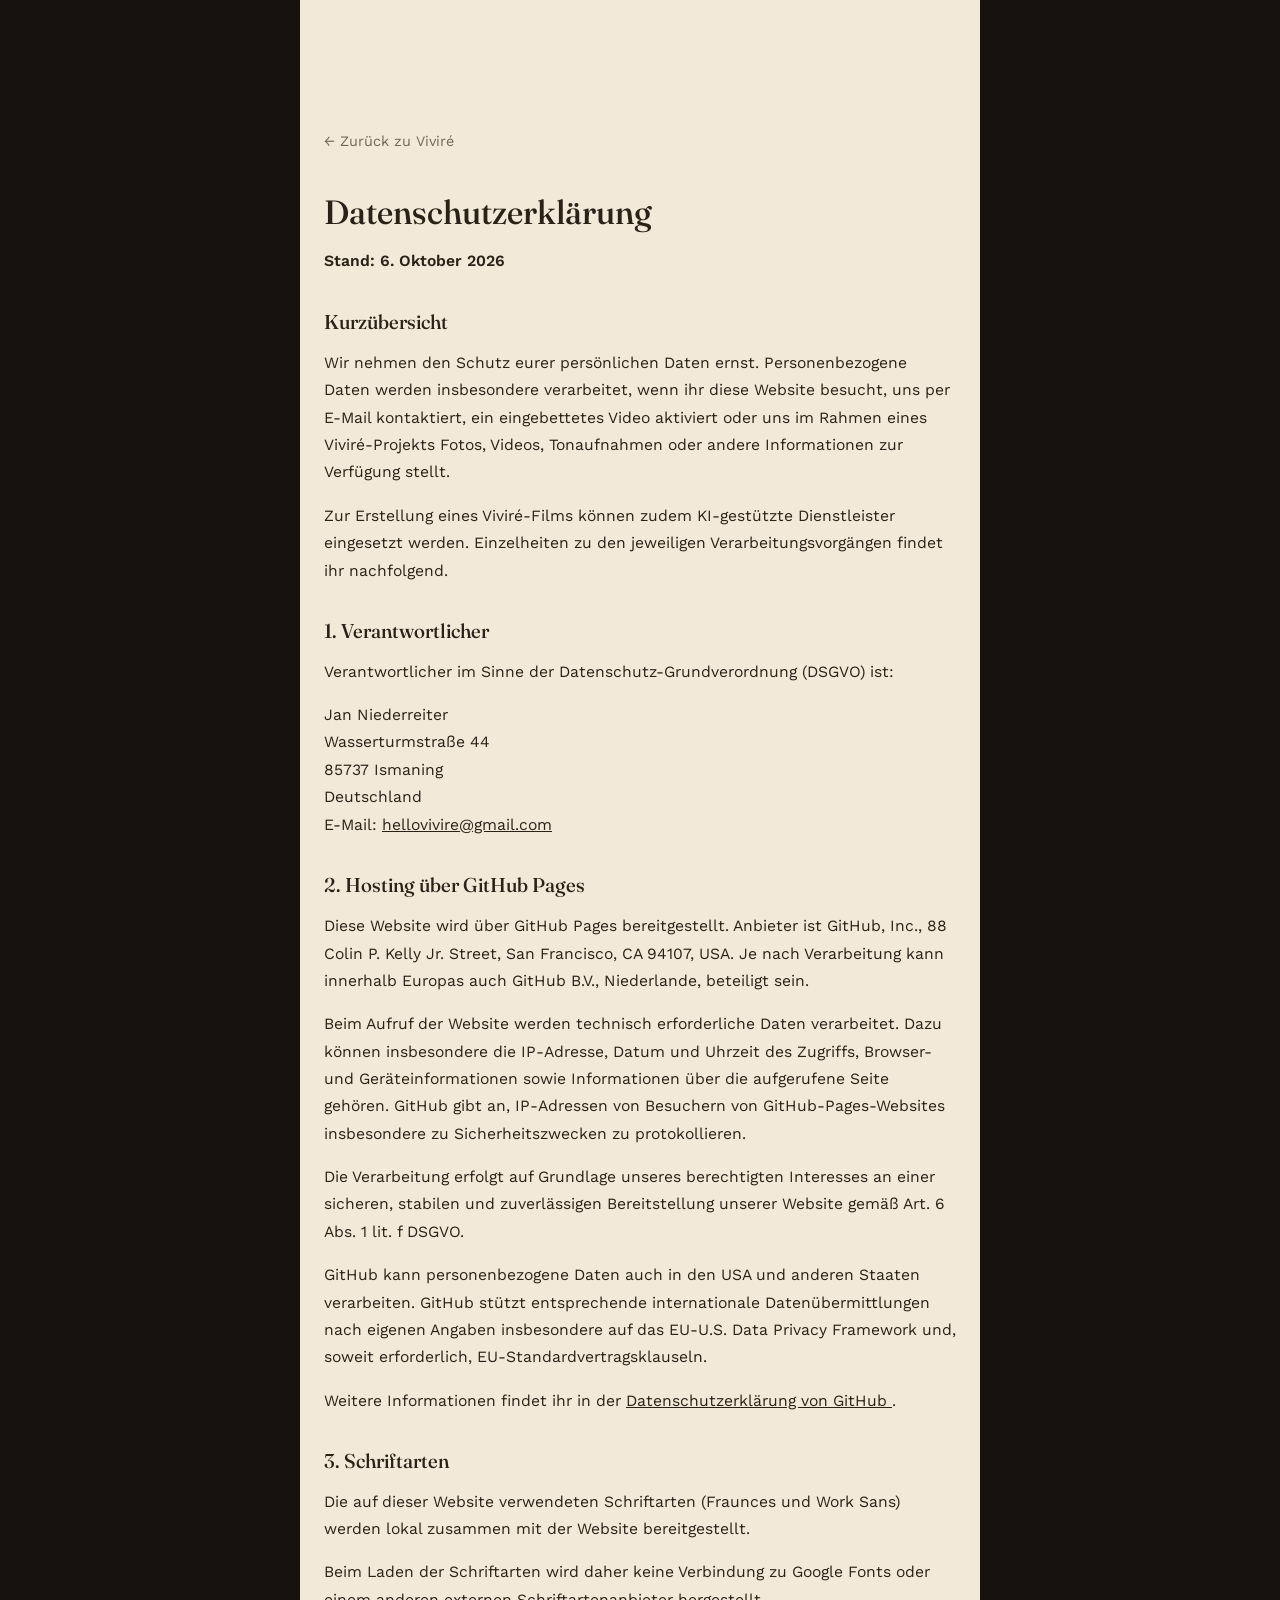
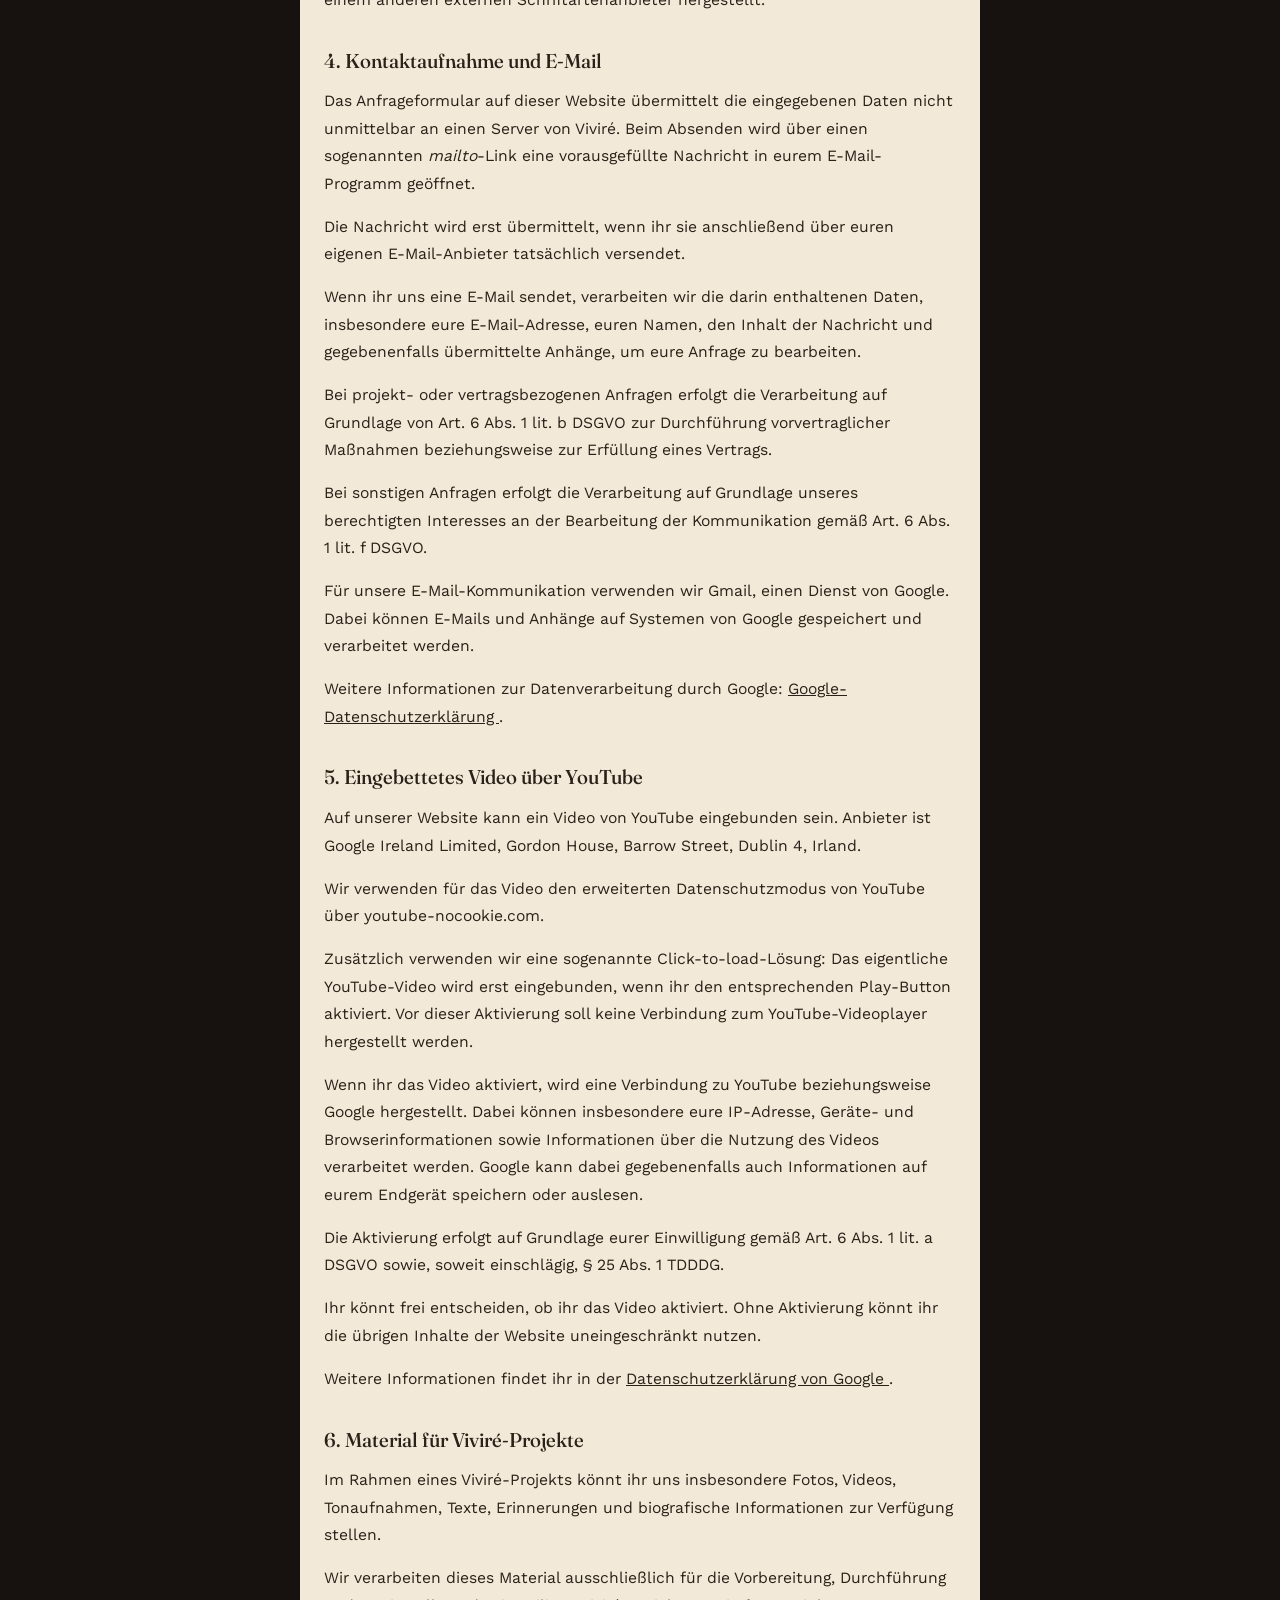
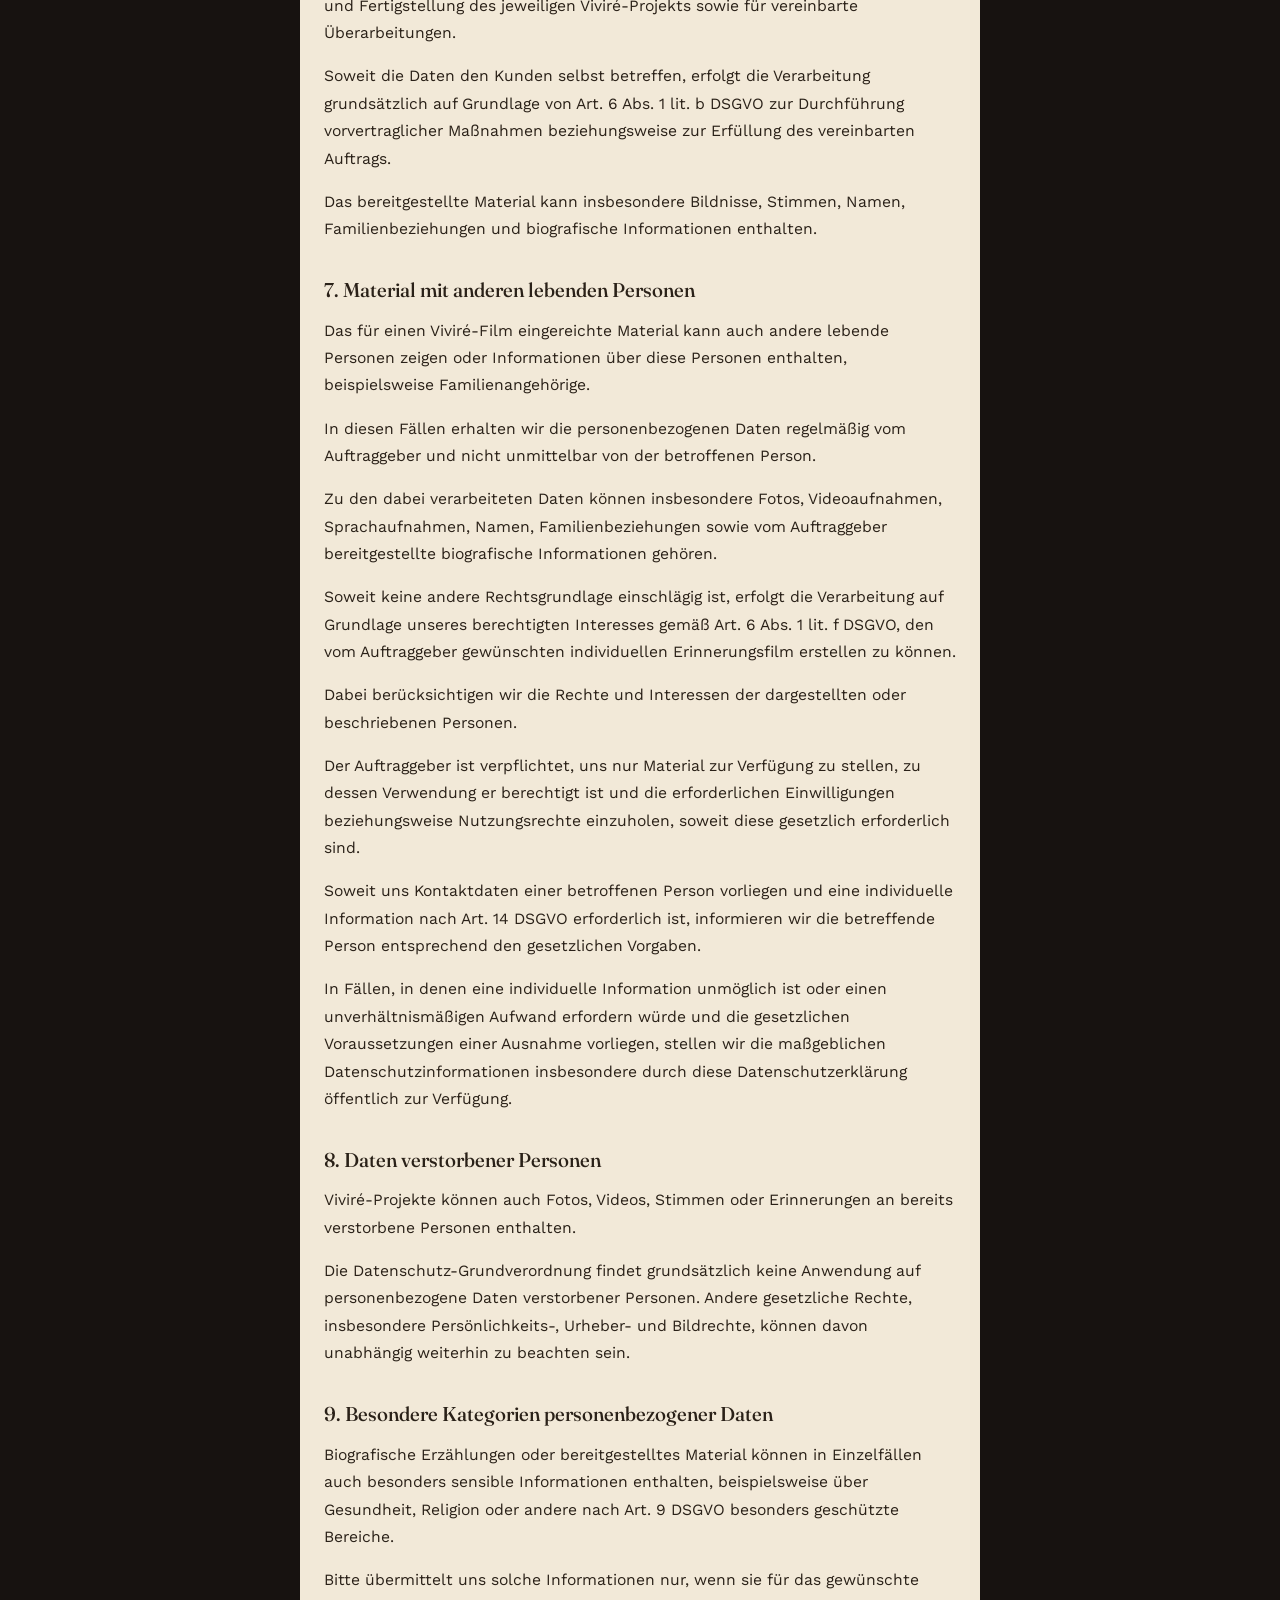
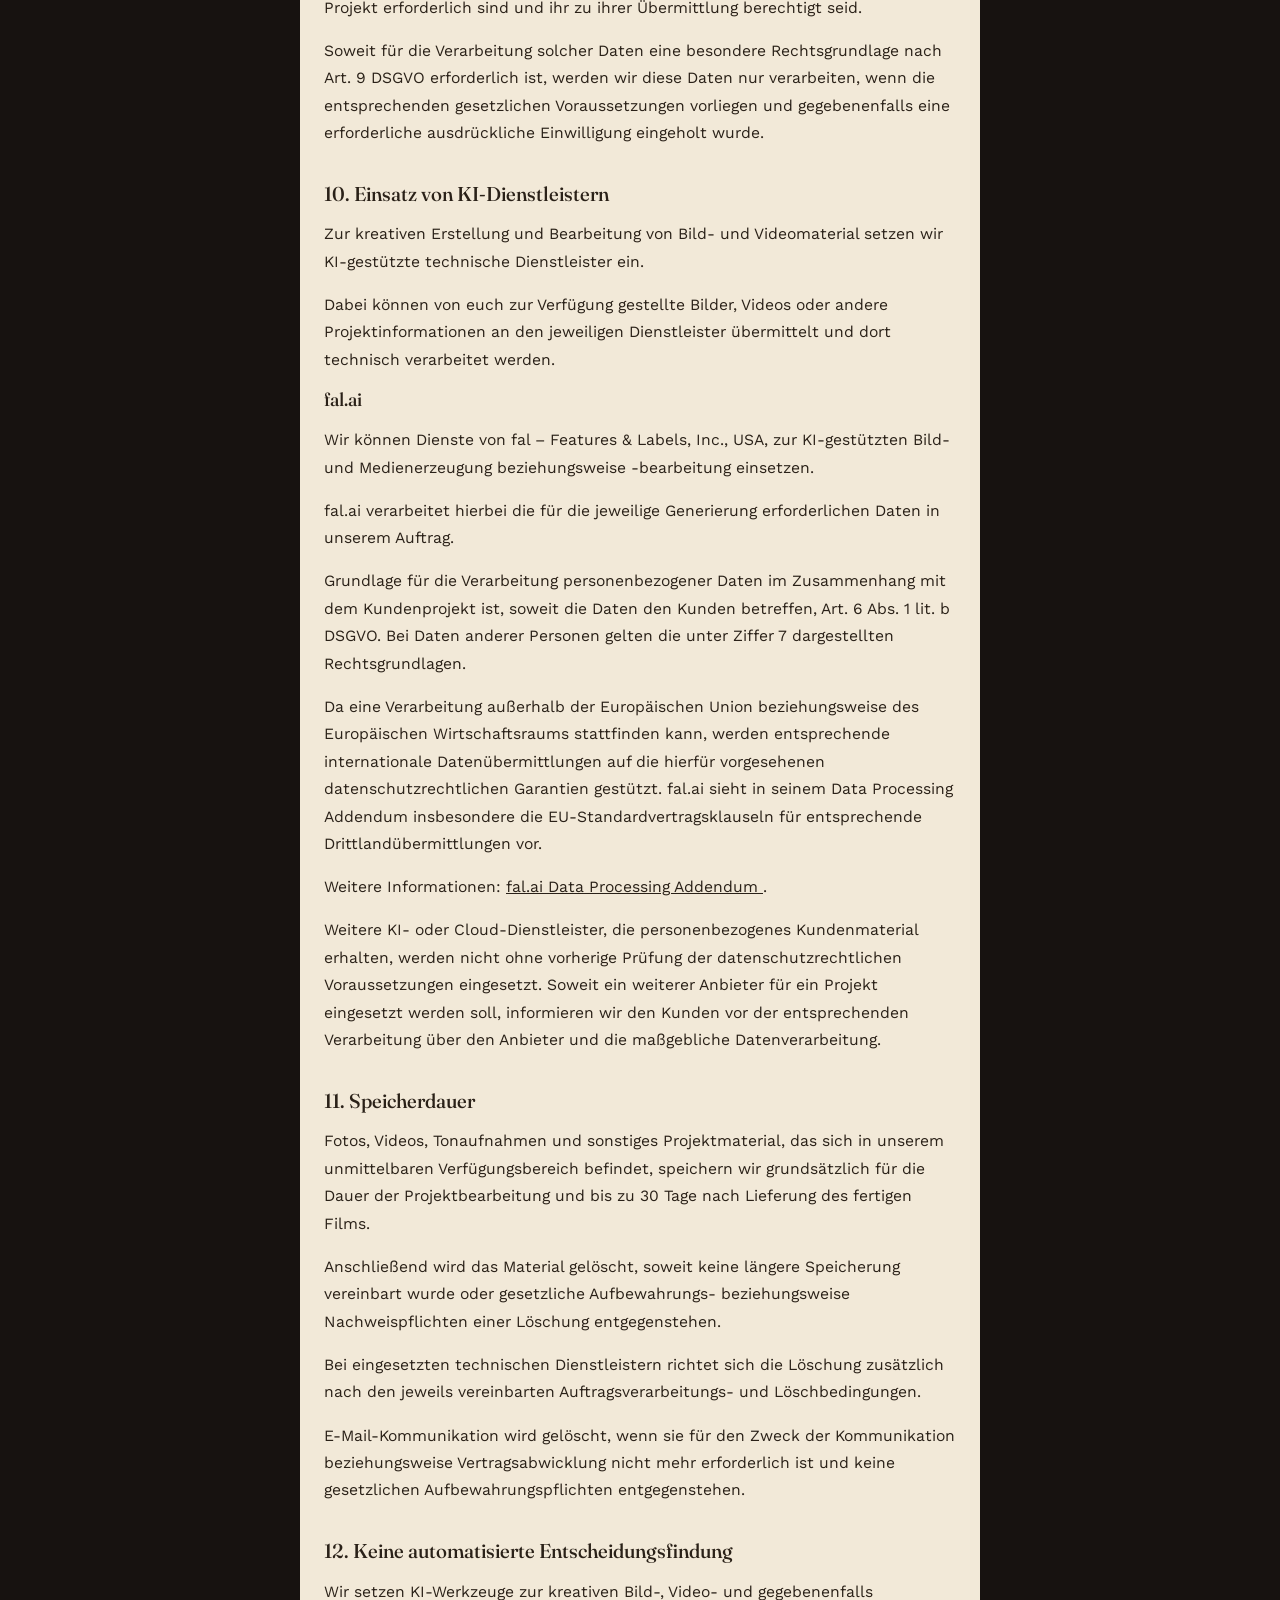
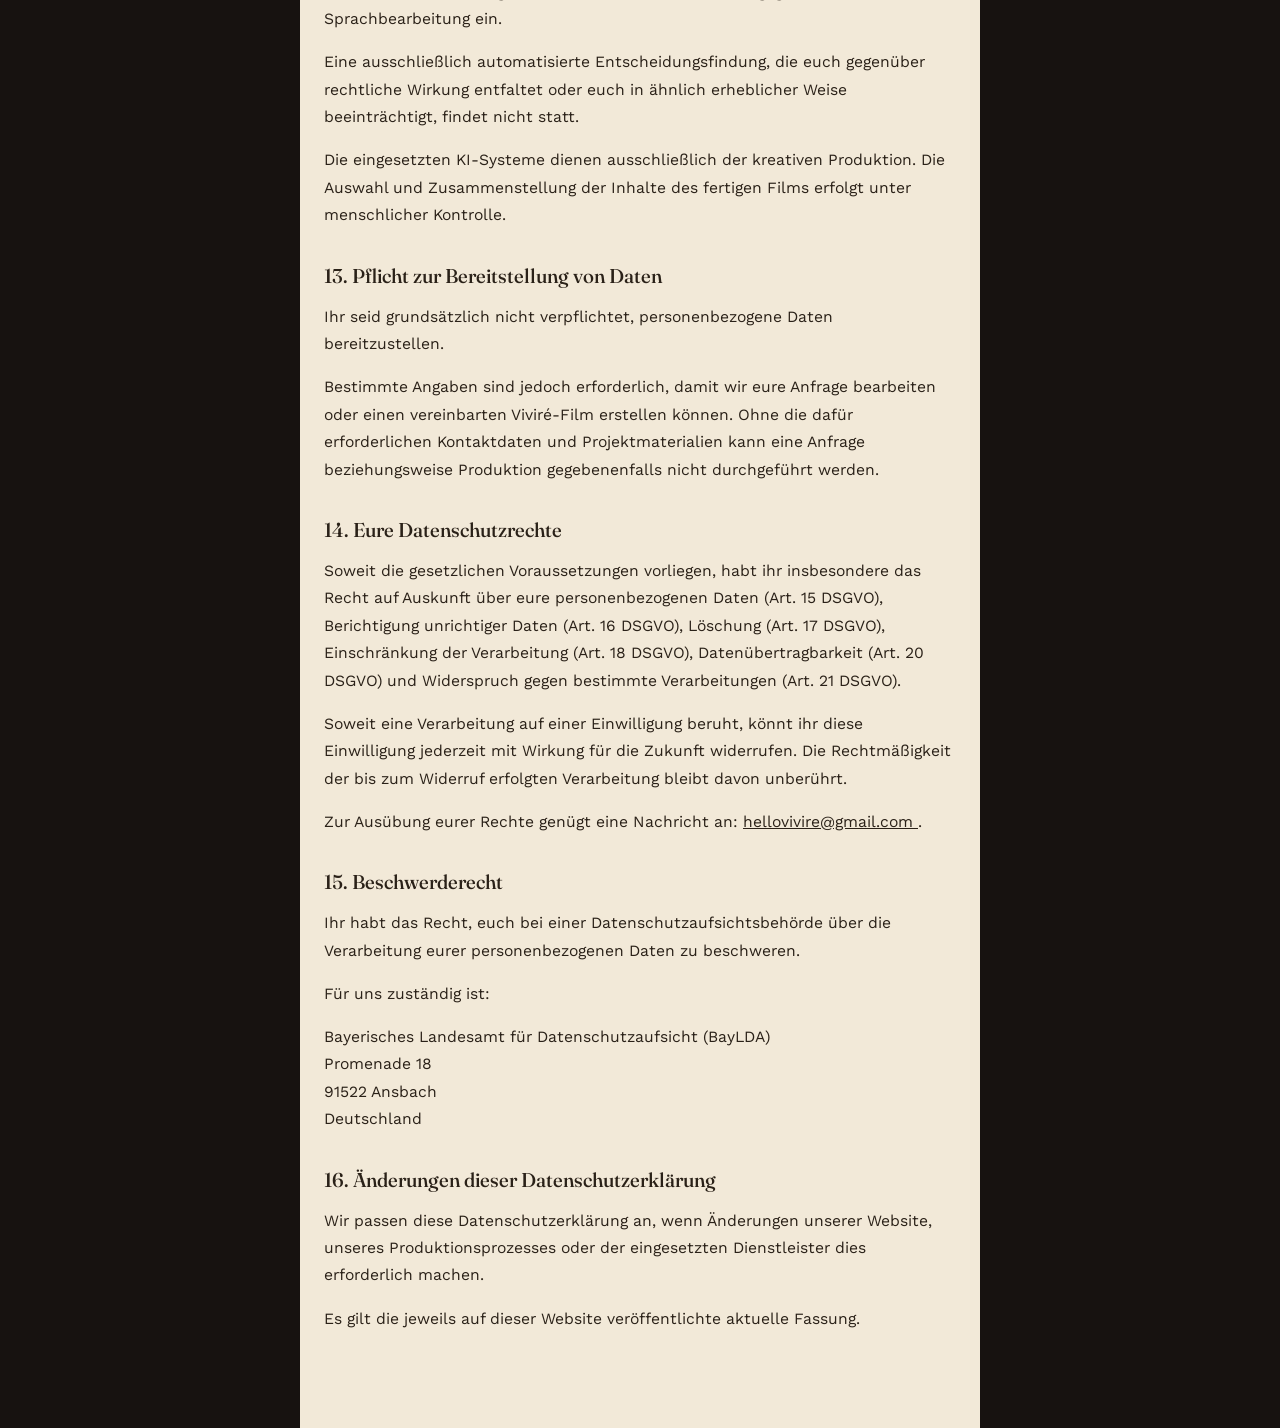
==== commit 887ae459: "Update datenschutz.html" ====
--- a/datenschutz.html
+++ b/datenschutz.html
@@ -45,8 +45,8 @@
   85737 Ismaning<br>
   Deutschland<br>
   E-Mail:
-  <a href="mailto:hello_vivire@gmail.com">
-    hello_vivire@gmail.com
+  <a href="mailto:hellovivire@gmail.com">
+    hellovivire@gmail.com
   </a>
 </p>
 
@@ -494,8 +494,8 @@
 
 <p>
   Zur Ausübung eurer Rechte genügt eine Nachricht an:
-  <a href="mailto:hello_vivire@gmail.com">
-    hello_vivire@gmail.com
+  <a href="mailto:hellovivire@gmail.com">
+    hellovivire@gmail.com
   </a>.
 </p>
 
